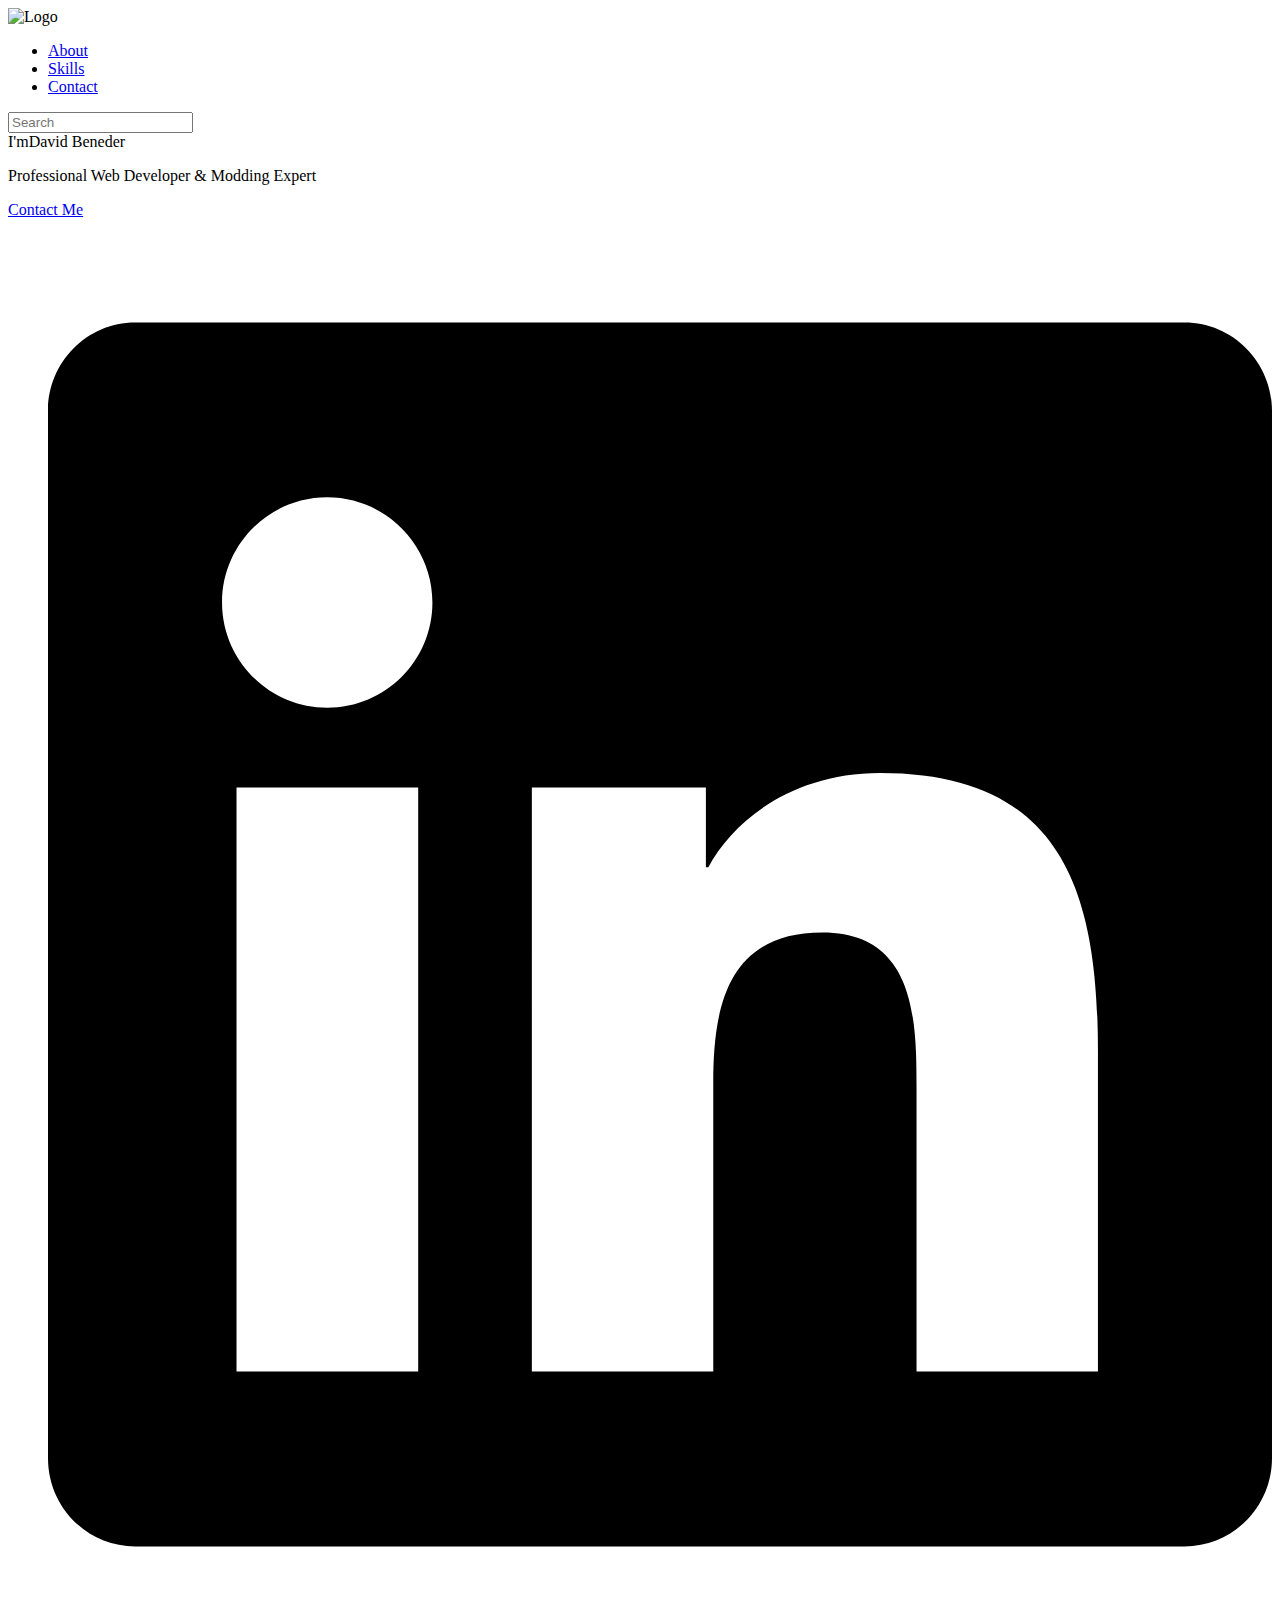
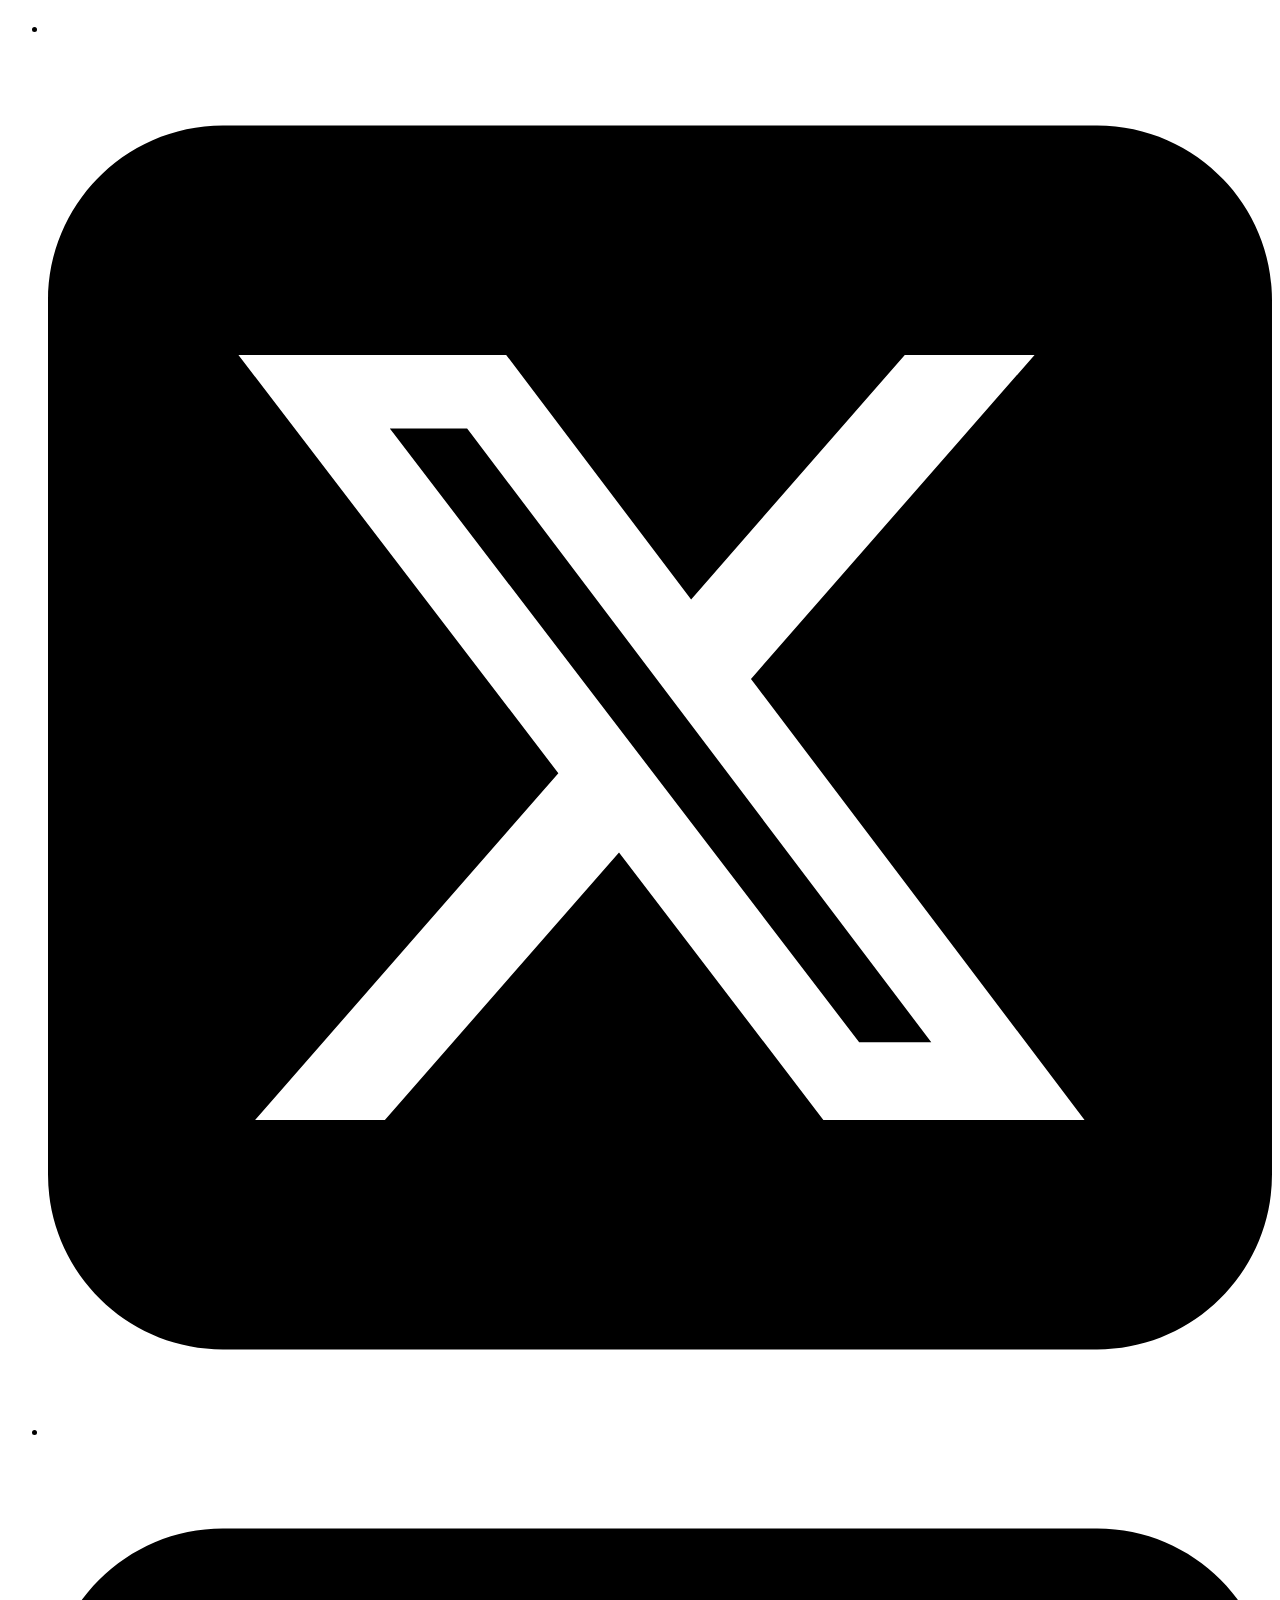
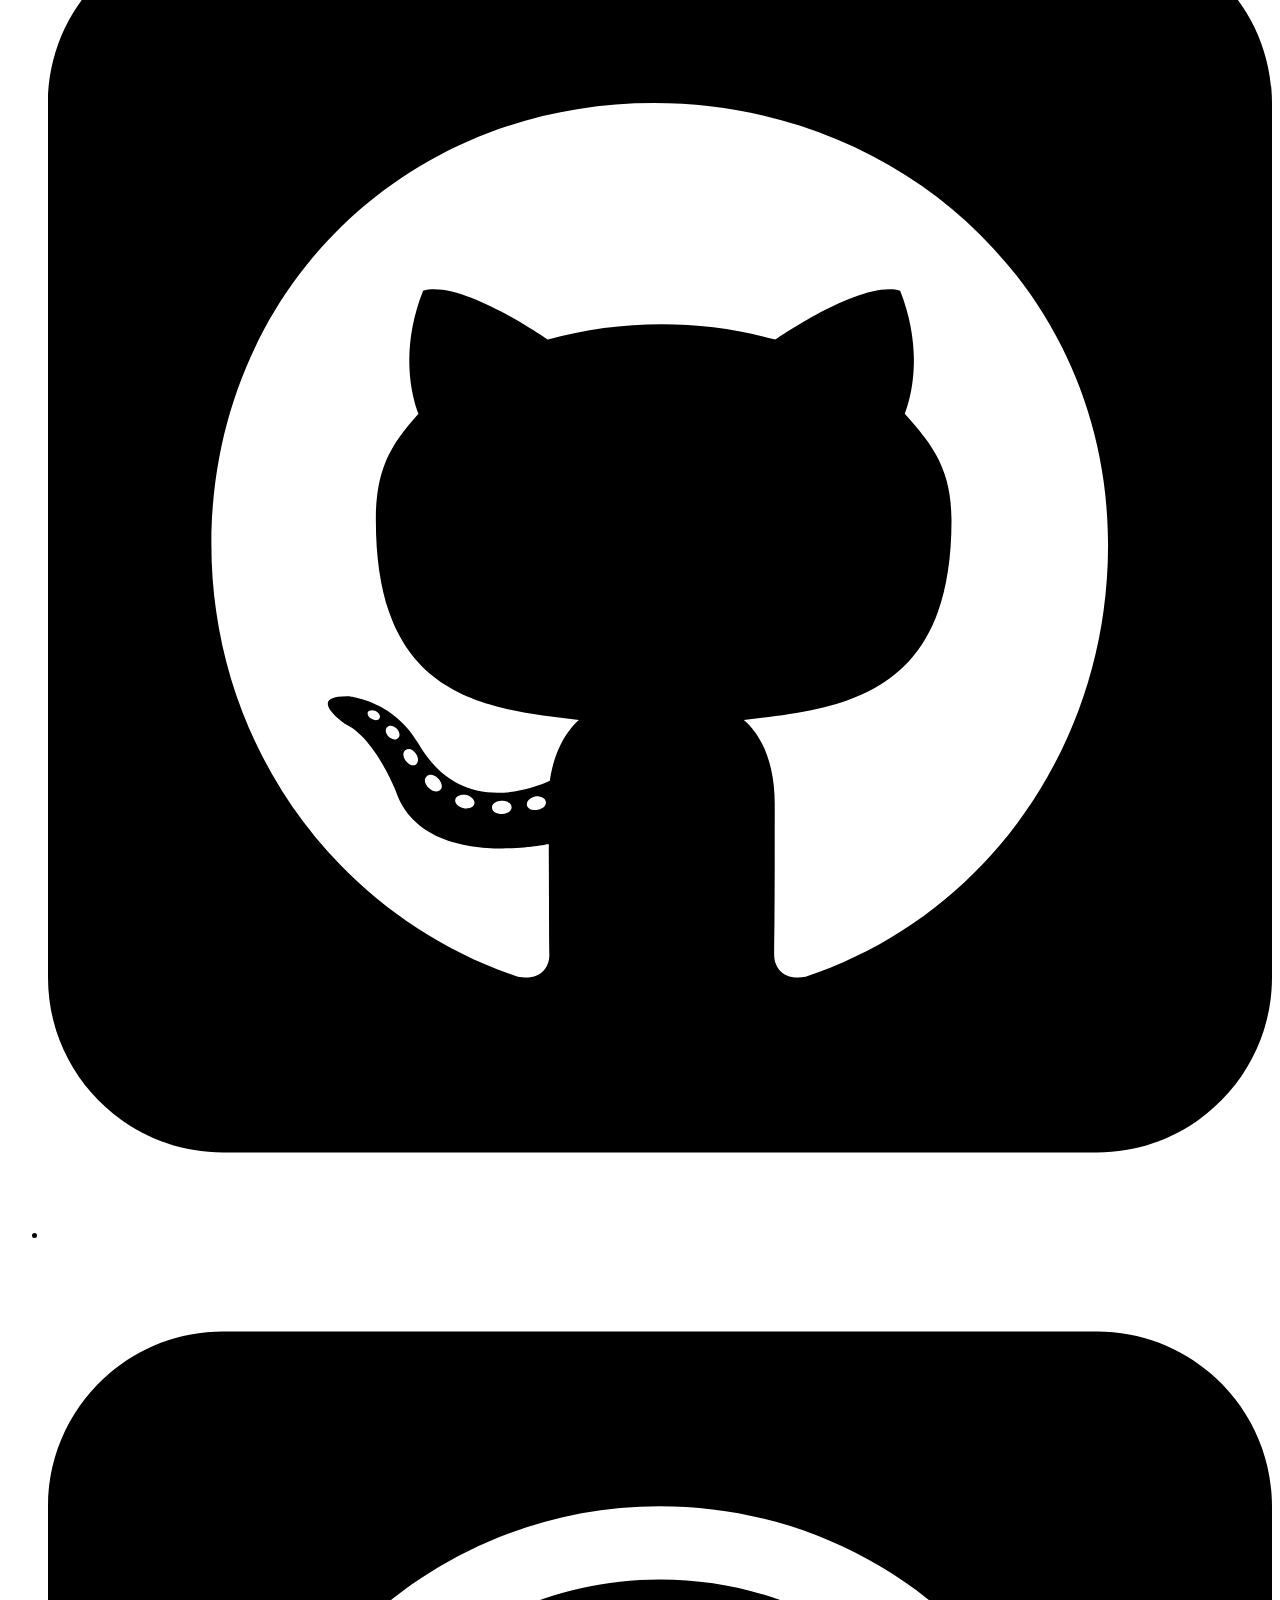
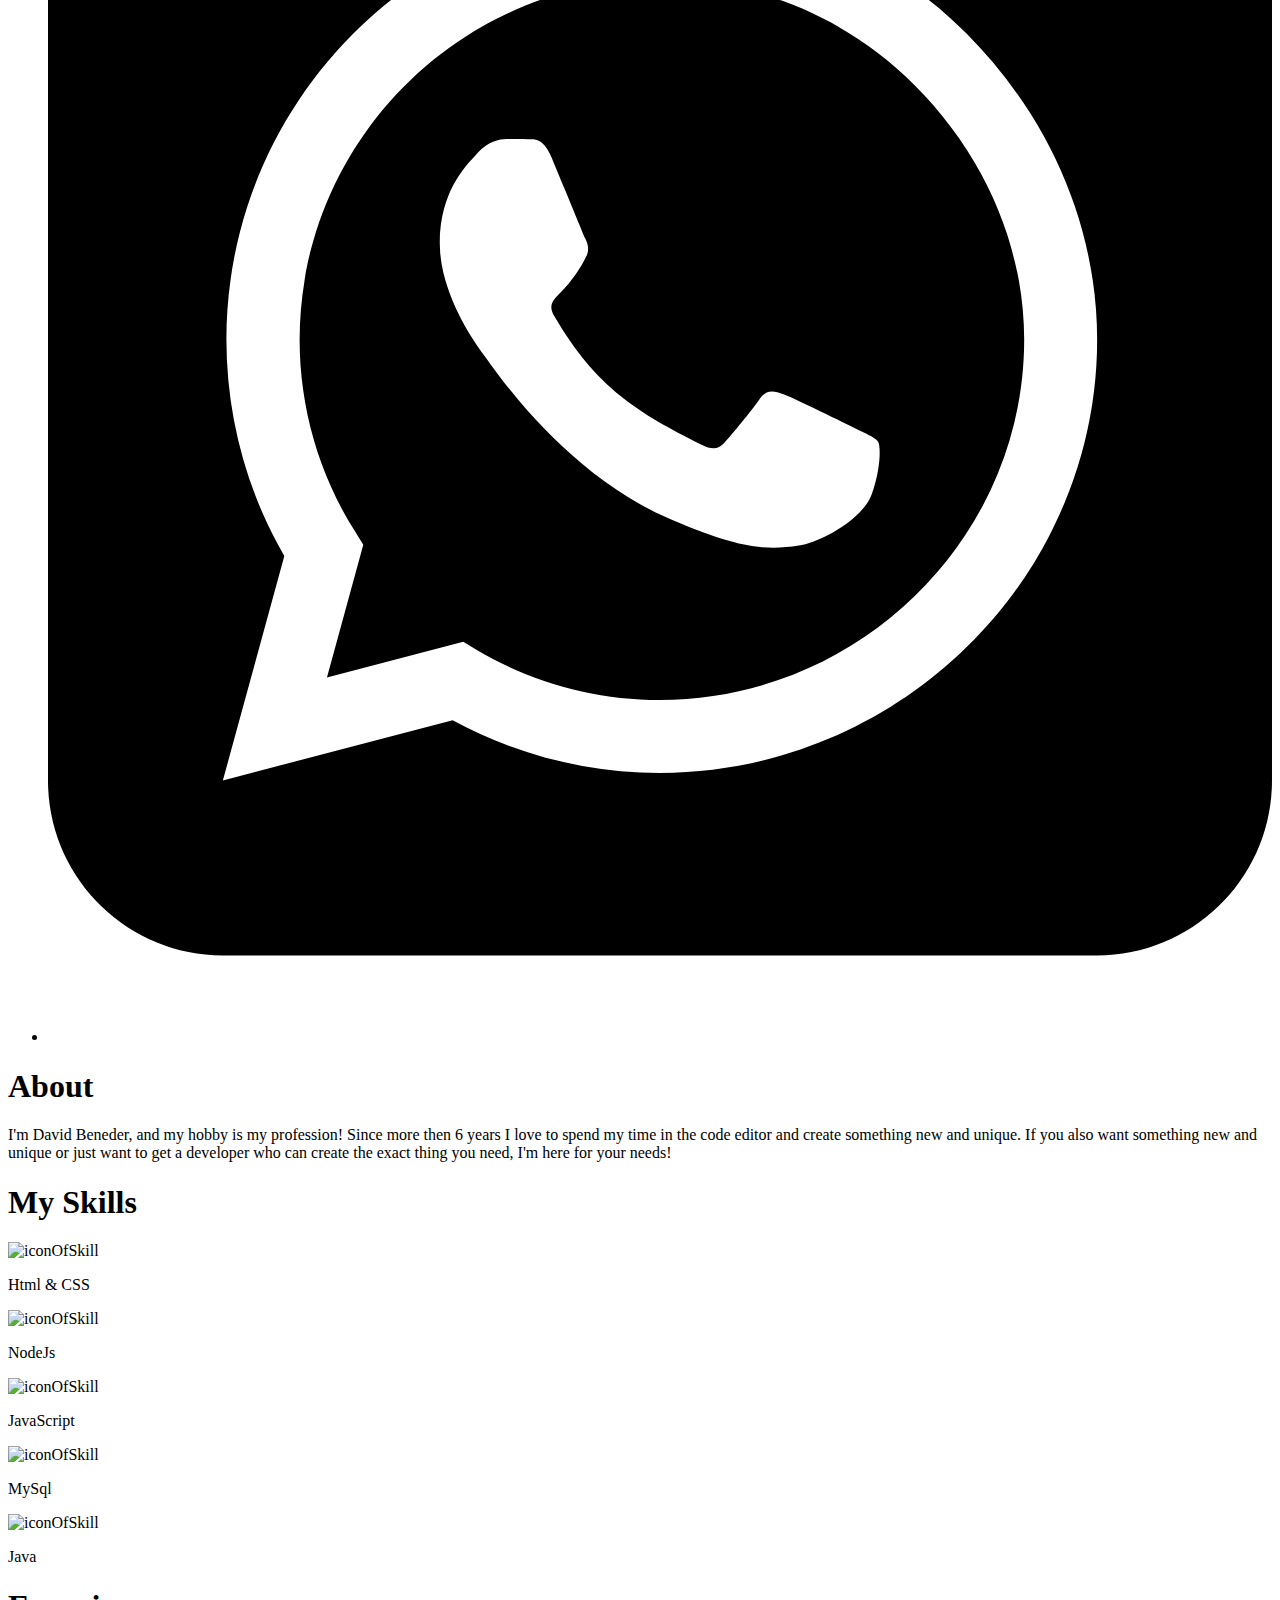
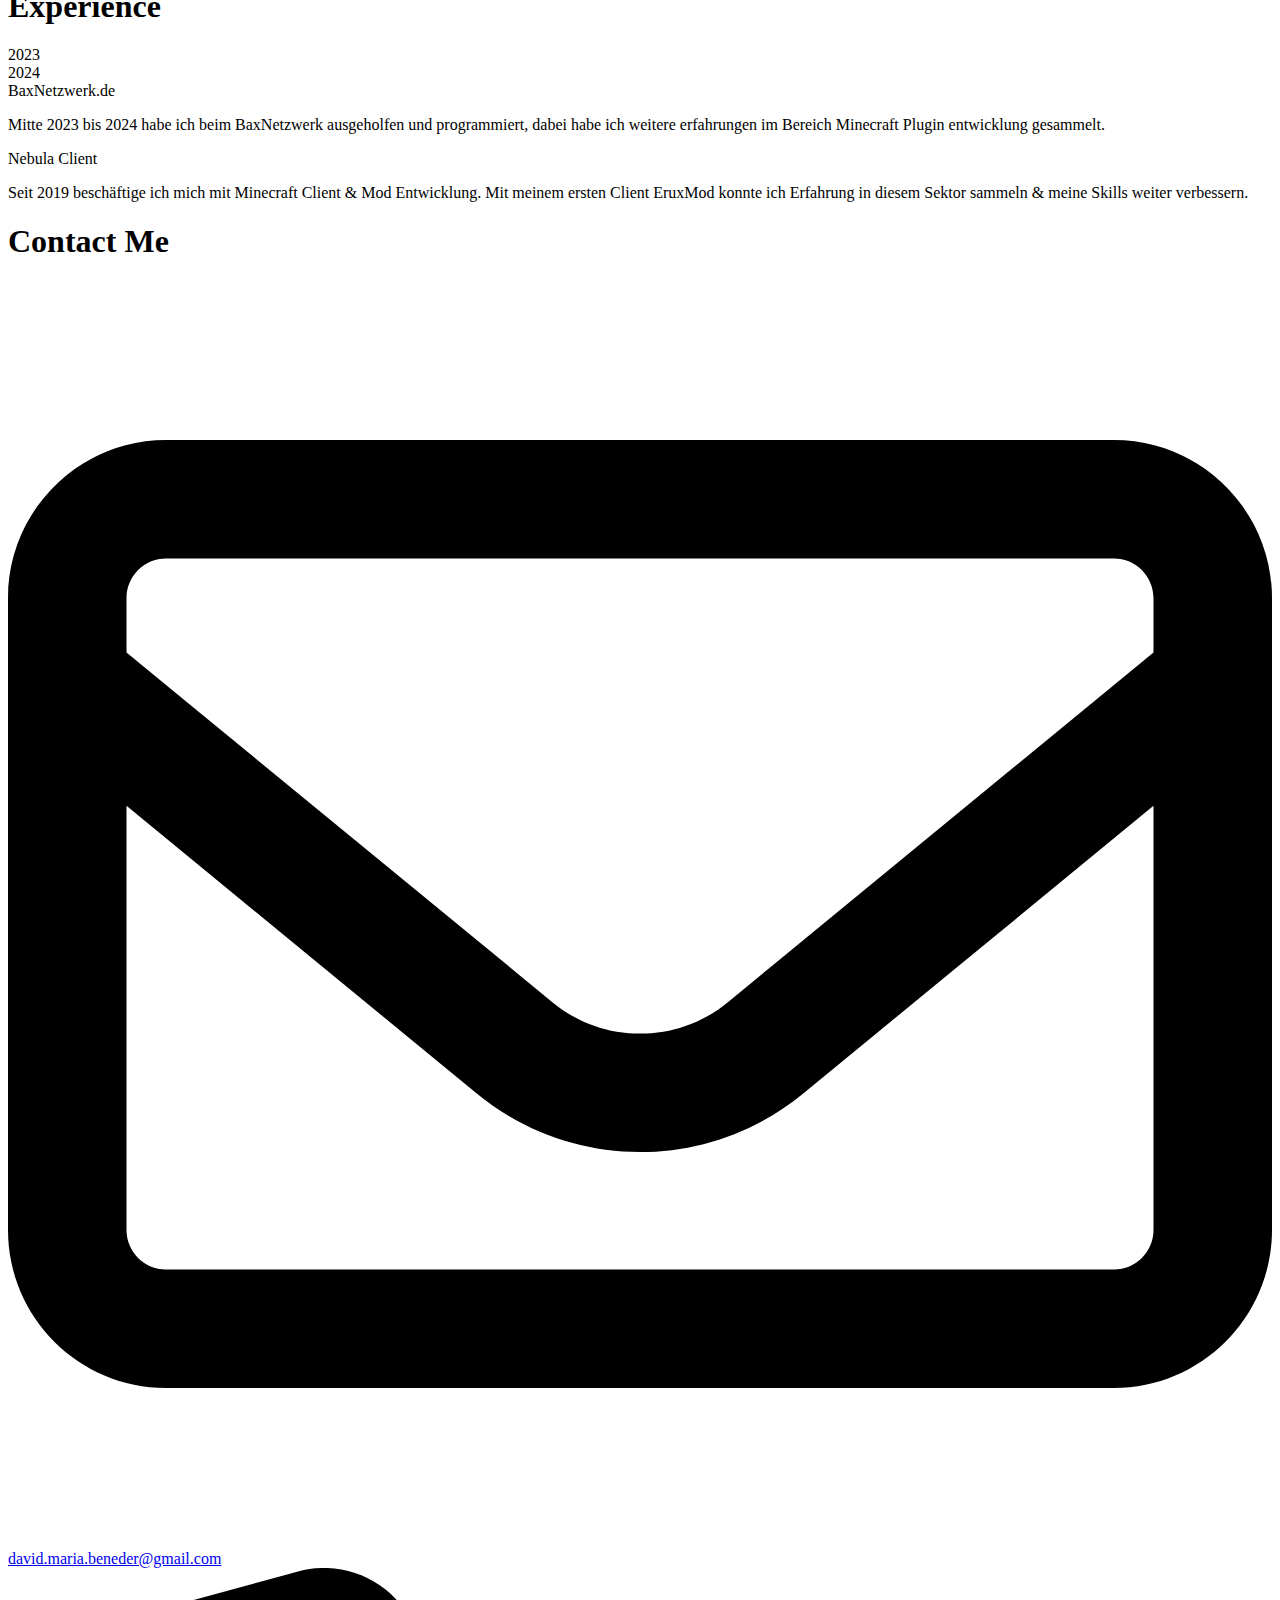
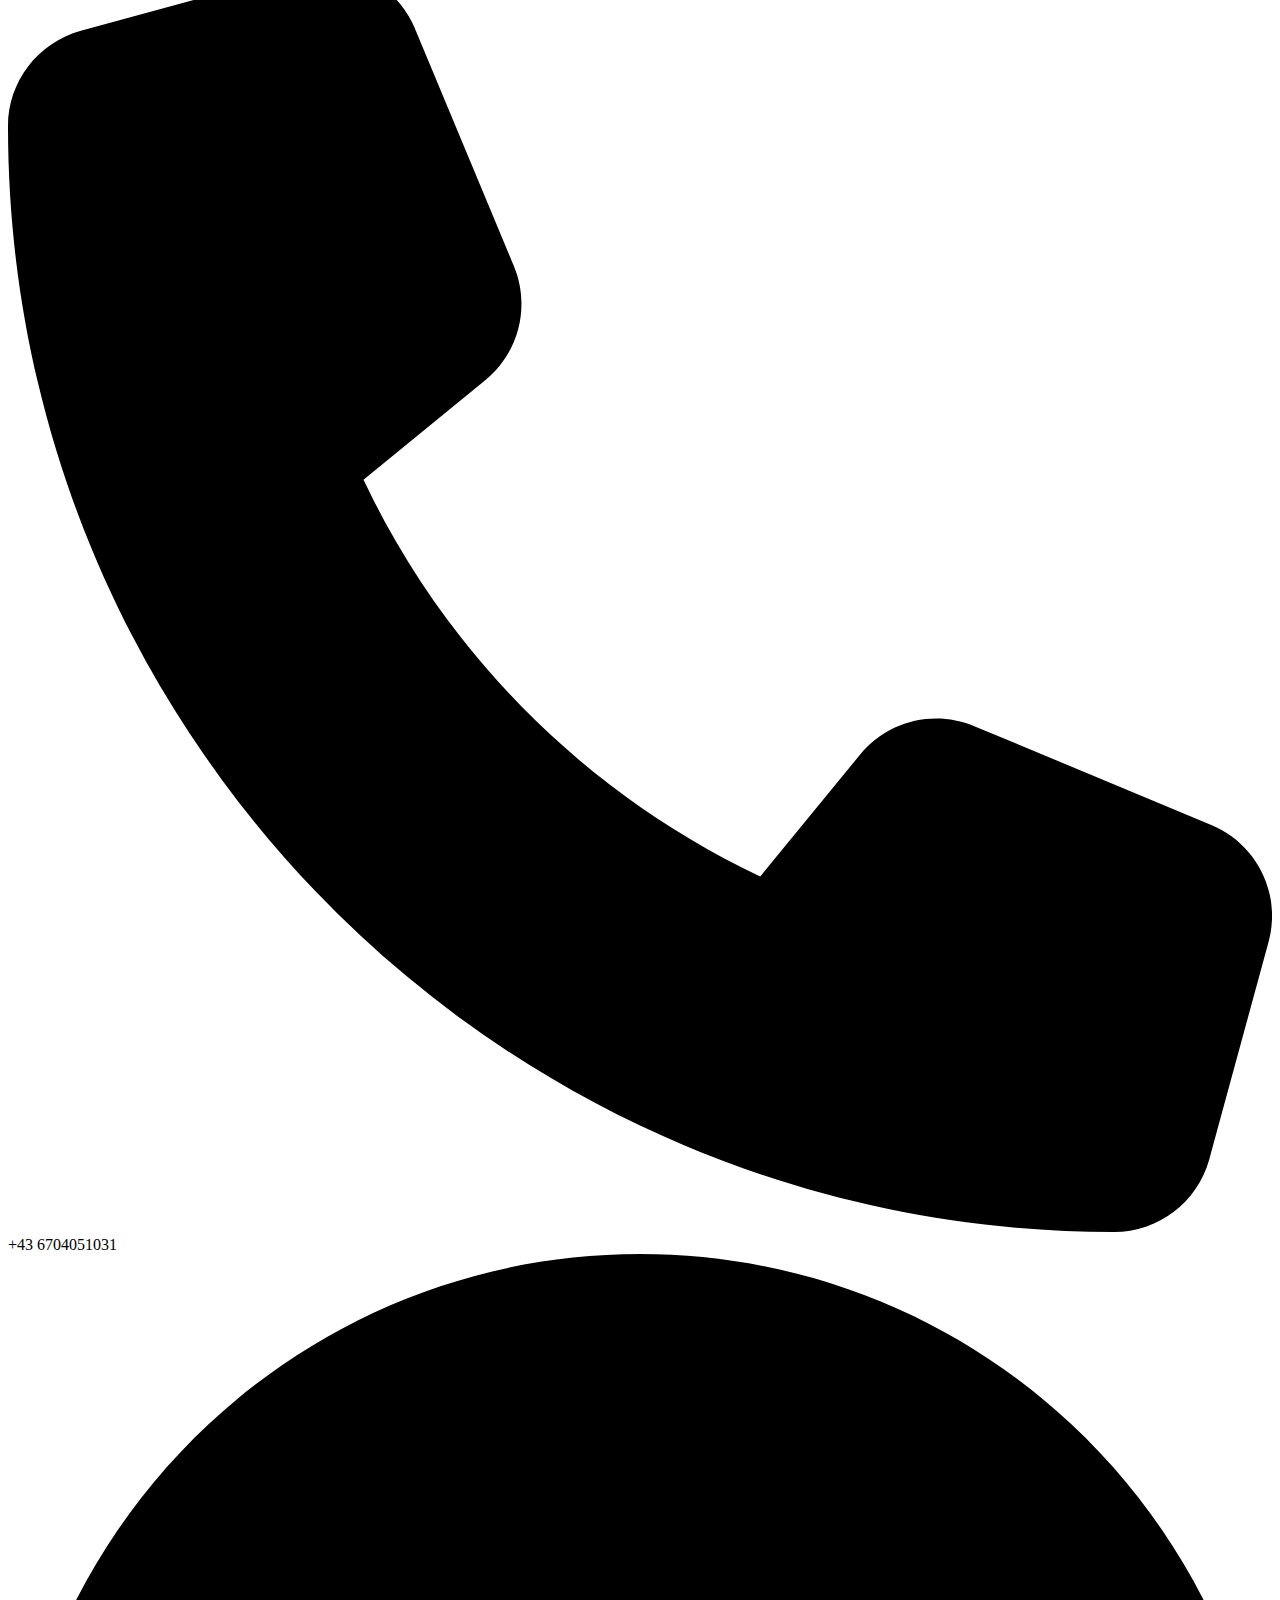
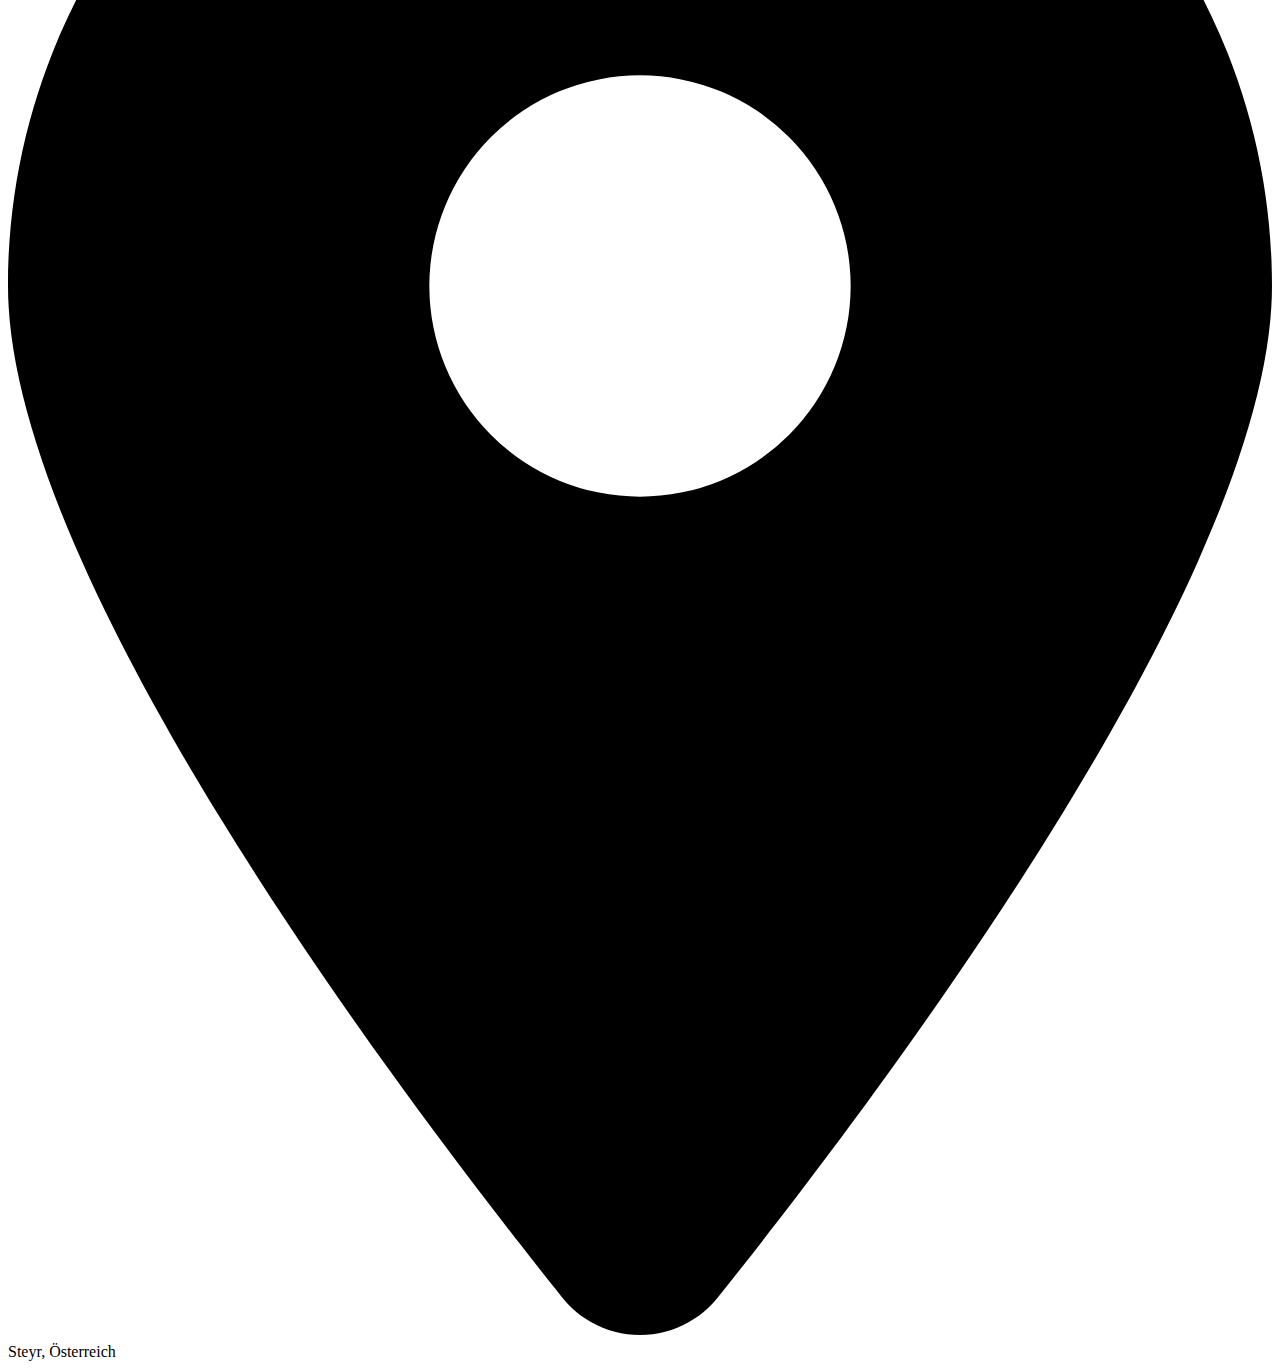
==== index.html @ 08d7699f "Add files via upload" ====
<!DOCTYPE html>
<html lang="en">

<head>
    <meta charset="UTF-8">
    <meta name="viewport" content="width=device-width, initial-scale=1.0">
    <title>Document</title>
    <link rel="stylesheet" href="./assets/css/style.css">

</head>

<body>

    <div class="mousePointer" id="ball"></div>

    <section id="whoAmI">
        <div class="navigation">
            <img src="./assets/images/logo.png" alt="Logo" id="logo">
            <div class="links">
                <ul>
                    <li><a href="#about" class="link active hoverable">About</a></li>
                    <li><a href="#mySkills" class="link hoverable">Skills</a></li>
                    <li><a href="#contactMe" class="link hoverable">Contact</a></li>
                </ul>
            </div>
            <div class="searchBar">
                <input type="text" id="searchBar" placeholder="Search" class="hoverable">
            </div>
        </div>

        <div class="headTextContainer">
            <span class="headText"><span class="smallHeadText">I'm</span><span class="hoverable">David Beneder</span></span>
            <p>Professional Web Developer & Modding Expert </p>
            <a href="#contactMe" class="contactMeButton hoverable">Contact Me</a>
        </div>

        <div class="linkContainer">

            <div class="accentLineDownThin">

            </div>
            <ul>
                <li><a href="/twitter" class="hoverable"><svg class="linkListIconSvg" xmlns="http://www.w3.org/2000/svg" viewBox="0 0 448 512"><!--!Font Awesome Free 6.5.2 by @fontawesome - https://fontawesome.com License - https://fontawesome.com/license/free Copyright 2024 Fonticons, Inc.--><path d="M416 32H31.9C14.3 32 0 46.5 0 64.3v383.4C0 465.5 14.3 480 31.9 480H416c17.6 0 32-14.5 32-32.3V64.3c0-17.8-14.4-32.3-32-32.3zM135.4 416H69V202.2h66.5V416zm-33.2-243c-21.3 0-38.5-17.3-38.5-38.5S80.9 96 102.2 96c21.2 0 38.5 17.3 38.5 38.5 0 21.3-17.2 38.5-38.5 38.5zm282.1 243h-66.4V312c0-24.8-.5-56.7-34.5-56.7-34.6 0-39.9 27-39.9 54.9V416h-66.4V202.2h63.7v29.2h.9c8.9-16.8 30.6-34.5 62.9-34.5 67.2 0 79.7 44.3 79.7 101.9V416z"/></svg></a></li>
                <li><a href="/twitter" class="hoverable"><svg class="linkListIconSvg" xmlns="http://www.w3.org/2000/svg" viewBox="0 0 448 512"><!--!Font Awesome Free 6.5.2 by @fontawesome - https://fontawesome.com License - https://fontawesome.com/license/free Copyright 2024 Fonticons, Inc.--><path d="M64 32C28.7 32 0 60.7 0 96V416c0 35.3 28.7 64 64 64H384c35.3 0 64-28.7 64-64V96c0-35.3-28.7-64-64-64H64zm297.1 84L257.3 234.6 379.4 396H283.8L209 298.1 123.3 396H75.8l111-126.9L69.7 116h98l67.7 89.5L313.6 116h47.5zM323.3 367.6L153.4 142.9H125.1L296.9 367.6h26.3z"/></svg></a></li>
                <li><a href="/twitter" class="hoverable"><svg class="linkListIconSvg"  xmlns="http://www.w3.org/2000/svg" viewBox="0 0 448 512"><!--!Font Awesome Free 6.5.2 by @fontawesome - https://fontawesome.com License - https://fontawesome.com/license/free Copyright 2024 Fonticons, Inc.--><path d="M448 96c0-35.3-28.7-64-64-64H64C28.7 32 0 60.7 0 96V416c0 35.3 28.7 64 64 64H384c35.3 0 64-28.7 64-64V96zM265.8 407.7c0-1.8 0-6 .1-11.6c.1-11.4 .1-28.8 .1-43.7c0-15.6-5.2-25.5-11.3-30.7c37-4.1 76-9.2 76-73.1c0-18.2-6.5-27.3-17.1-39c1.7-4.3 7.4-22-1.7-45c-13.9-4.3-45.7 17.9-45.7 17.9c-13.2-3.7-27.5-5.6-41.6-5.6s-28.4 1.9-41.6 5.6c0 0-31.8-22.2-45.7-17.9c-9.1 22.9-3.5 40.6-1.7 45c-10.6 11.7-15.6 20.8-15.6 39c0 63.6 37.3 69 74.3 73.1c-4.8 4.3-9.1 11.7-10.6 22.3c-9.5 4.3-33.8 11.7-48.3-13.9c-9.1-15.8-25.5-17.1-25.5-17.1c-16.2-.2-1.1 10.2-1.1 10.2c10.8 5 18.4 24.2 18.4 24.2c9.7 29.7 56.1 19.7 56.1 19.7c0 9 .1 21.7 .1 30.6c0 4.8 .1 8.6 .1 10c0 4.3-3 9.5-11.5 8C106 393.6 59.8 330.8 59.8 257.4c0-91.8 70.2-161.5 162-161.5s166.2 69.7 166.2 161.5c.1 73.4-44.7 136.3-110.7 158.3c-8.4 1.5-11.5-3.7-11.5-8zm-90.5-54.8c-.2-1.5 1.1-2.8 3-3.2c1.9-.2 3.7 .6 3.9 1.9c.3 1.3-1 2.6-3 3c-1.9 .4-3.7-.4-3.9-1.7zm-9.1 3.2c-2.2 .2-3.7-.9-3.7-2.4c0-1.3 1.5-2.4 3.5-2.4c1.9-.2 3.7 .9 3.7 2.4c0 1.3-1.5 2.4-3.5 2.4zm-14.3-2.2c-1.9-.4-3.2-1.9-2.8-3.2s2.4-1.9 4.1-1.5c2 .6 3.3 2.1 2.8 3.4c-.4 1.3-2.4 1.9-4.1 1.3zm-12.5-7.3c-1.5-1.3-1.9-3.2-.9-4.1c.9-1.1 2.8-.9 4.3 .6c1.3 1.3 1.8 3.3 .9 4.1c-.9 1.1-2.8 .9-4.3-.6zm-8.5-10c-1.1-1.5-1.1-3.2 0-3.9c1.1-.9 2.8-.2 3.7 1.3c1.1 1.5 1.1 3.3 0 4.1c-.9 .6-2.6 0-3.7-1.5zm-6.3-8.8c-1.1-1.3-1.3-2.8-.4-3.5c.9-.9 2.4-.4 3.5 .6c1.1 1.3 1.3 2.8 .4 3.5c-.9 .9-2.4 .4-3.5-.6zm-6-6.4c-1.3-.6-1.9-1.7-1.5-2.6c.4-.6 1.5-.9 2.8-.4c1.3 .7 1.9 1.8 1.5 2.6c-.4 .9-1.7 1.1-2.8 .4z"/></svg></a></li>
                <li><a href="/twitter" class="hoverable"><svg class="linkListIconSvg" xmlns="http://www.w3.org/2000/svg" viewBox="0 0 448 512"><!--!Font Awesome Free 6.5.2 by @fontawesome - https://fontawesome.com License - https://fontawesome.com/license/free Copyright 2024 Fonticons, Inc.--><path d="M92.1 254.6c0 24.9 7 49.2 20.2 70.1l3.1 5-13.3 48.6L152 365.2l4.8 2.9c20.2 12 43.4 18.4 67.1 18.4h.1c72.6 0 133.3-59.1 133.3-131.8c0-35.2-15.2-68.3-40.1-93.2c-25-25-58-38.7-93.2-38.7c-72.7 0-131.8 59.1-131.9 131.8zM274.8 330c-12.6 1.9-22.4 .9-47.5-9.9c-36.8-15.9-61.8-51.5-66.9-58.7c-.4-.6-.7-.9-.8-1.1c-2-2.6-16.2-21.5-16.2-41c0-18.4 9-27.9 13.2-32.3c.3-.3 .5-.5 .7-.8c3.6-4 7.9-5 10.6-5c2.6 0 5.3 0 7.6 .1c.3 0 .5 0 .8 0c2.3 0 5.2 0 8.1 6.8c1.2 2.9 3 7.3 4.9 11.8c3.3 8 6.7 16.3 7.3 17.6c1 2 1.7 4.3 .3 6.9c-3.4 6.8-6.9 10.4-9.3 13c-3.1 3.2-4.5 4.7-2.3 8.6c15.3 26.3 30.6 35.4 53.9 47.1c4 2 6.3 1.7 8.6-1c2.3-2.6 9.9-11.6 12.5-15.5c2.6-4 5.3-3.3 8.9-2s23.1 10.9 27.1 12.9c.8 .4 1.5 .7 2.1 1c2.8 1.4 4.7 2.3 5.5 3.6c.9 1.9 .9 9.9-2.4 19.1c-3.3 9.3-19.1 17.7-26.7 18.8zM448 96c0-35.3-28.7-64-64-64H64C28.7 32 0 60.7 0 96V416c0 35.3 28.7 64 64 64H384c35.3 0 64-28.7 64-64V96zM148.1 393.9L64 416l22.5-82.2c-13.9-24-21.2-51.3-21.2-79.3C65.4 167.1 136.5 96 223.9 96c42.4 0 82.2 16.5 112.2 46.5c29.9 30 47.9 69.8 47.9 112.2c0 87.4-72.7 158.5-160.1 158.5c-26.6 0-52.7-6.7-75.8-19.3z"/></svg></a></li>
            </ul>

        </div>

    </section>
    <section id="about">
        <h1 class="sectionTitle">About</h1>
        <div class="lineHorizontalSmall">

        </div>
        <div class="paragraph">
            I'm David Beneder, and my hobby is my profession!
            Since <span class="highlight hoverable">more then 6 years</span> I love to spend my time in the code editor and create
            something new and unique.
            If you also want <span class="highlight hoverable">something new and unique</span> or just want to get a developer who
            can create the exact thing you need,
            I'm here for your needs!
        </div>
    </section>
    <section id="mySkills">
        <h1 class="sectionTitle center">My Skills</h1>
        <div class="center">
            <div class="skillContainer">

                <div class="skillCard hoverable">
                    <img class="icon" src="./assets/icons/htmlcss.png" alt="iconOfSkill">
                    <p class="skillName">Html & CSS</p>
                </div>
                <div class="skillCard hoverable">
                    <img class="icon" src="./assets/icons/nodejs.webm" alt="iconOfSkill">
                    <p class="skillName">NodeJs</p>
                </div>
                <div class="skillCard hoverable">
                    <img class="icon" src="./assets/icons/javascript.png" alt="iconOfSkill">
                    <p class="skillName">JavaScript</p>
                </div>
                <div class="skillCard hoverable">
                    <img class="icon" src="./assets/icons/mysql.png" alt="iconOfSkill">
                    <p class="skillName">MySql</p>
                </div>
                <div class="skillCard hoverable">
                    <img class="icon" src="./assets/icons/java.png" alt="iconOfSkill">
                    <p class="skillName">Java</p>
                </div>
            </div>
        </div>

    </section>
    <section id="portfolio hiddenForNow">

    </section>
    <section id="experience">
        <h1 class="sectionTitle offsetUp">Experience</h1>
        <div class="content">
            <div class="timeSpan">
                <span class="year">2023</span>
                <div class="timeSpanLineDown"></div>
                <span class="year">2024</span>
                <div class="timeSpanLineDown"></div>
            </div>
            <div class="textContainer">
                <div class="timeText hoverable">
                    <span class="title">
                        BaxNetzwerk.de
                    </span>
                    <p class="moreInfo">
                        Mitte 2023 bis 2024 habe ich beim BaxNetzwerk ausgeholfen und programmiert, dabei habe ich weitere erfahrungen im Bereich Minecraft Plugin entwicklung gesammelt.
                    </p>
                </div>
                <div class="timeText hoverable">
                    <span class="title">
                        Nebula Client
                    </span>
                    <p class="moreInfo">
                        Seit 2019 beschäftige ich mich mit Minecraft Client & Mod Entwicklung. Mit meinem ersten Client EruxMod konnte ich Erfahrung in diesem Sektor sammeln & meine Skills weiter verbessern.</p>
                </div>
            </div>

        </div>
    </section>
    <section id="contactMe" class="">

        <h1 class="sectionTitle center hoverable">Contact Me</h1>

        <div class="content">
            <div class="contactOptions">
                <div class="contactOption">
                    <svg class="icon" xmlns="http://www.w3.org/2000/svg"
                        viewBox="0 0 512 512"><!--!Font Awesome Free 6.5.2 by @fontawesome - https://fontawesome.com License - https://fontawesome.com/license/free Copyright 2024 Fonticons, Inc.-->
                        <path
                            d="M64 112c-8.8 0-16 7.2-16 16v22.1L220.5 291.7c20.7 17 50.4 17 71.1 0L464 150.1V128c0-8.8-7.2-16-16-16H64zM48 212.2V384c0 8.8 7.2 16 16 16H448c8.8 0 16-7.2 16-16V212.2L322 328.8c-38.4 31.5-93.7 31.5-132 0L48 212.2zM0 128C0 92.7 28.7 64 64 64H448c35.3 0 64 28.7 64 64V384c0 35.3-28.7 64-64 64H64c-35.3 0-64-28.7-64-64V128z" />
                    </svg>
                    <a href="mailTo:david.maria.beneder@gmail.com">david.maria.beneder@gmail.com</a>
                </div>
                <div class="contactOption">
                    <svg class="icon" xmlns="http://www.w3.org/2000/svg"
                        viewBox="0 0 512 512"><!--!Font Awesome Free 6.5.2 by @fontawesome - https://fontawesome.com License - https://fontawesome.com/license/free Copyright 2024 Fonticons, Inc.-->
                        <path
                            d="M164.9 24.6c-7.7-18.6-28-28.5-47.4-23.2l-88 24C12.1 30.2 0 46 0 64C0 311.4 200.6 512 448 512c18 0 33.8-12.1 38.6-29.5l24-88c5.3-19.4-4.6-39.7-23.2-47.4l-96-40c-16.3-6.8-35.2-2.1-46.3 11.6L304.7 368C234.3 334.7 177.3 277.7 144 207.3L193.3 167c13.7-11.2 18.4-30 11.6-46.3l-40-96z" />
                    </svg> <a onclick="copyCallNumber()">+43 6704051031</a>
                </div>
                <div class="contactOption">
                    <svg class="icon" xmlns="http://www.w3.org/2000/svg"
                        viewBox="0 0 384 512"><!--!Font Awesome Free 6.5.2 by @fontawesome - https://fontawesome.com License - https://fontawesome.com/license/free Copyright 2024 Fonticons, Inc.-->
                        <path
                            d="M215.7 499.2C267 435 384 279.4 384 192C384 86 298 0 192 0S0 86 0 192c0 87.4 117 243 168.3 307.2c12.3 15.3 35.1 15.3 47.4 0zM192 128a64 64 0 1 1 0 128 64 64 0 1 1 0-128z" />
                    </svg> <a onclick="copyCallNumber()">Steyr, Österreich</a>
                </div>
            </div>
        </div>

    </section>
    <script src="https://cdn.jsdelivr.net/npm/gsap@3.12.5/dist/gsap.min.js">

      
    </script>


    <script src="./assets/js/script.js"></script>

</body>

</html>
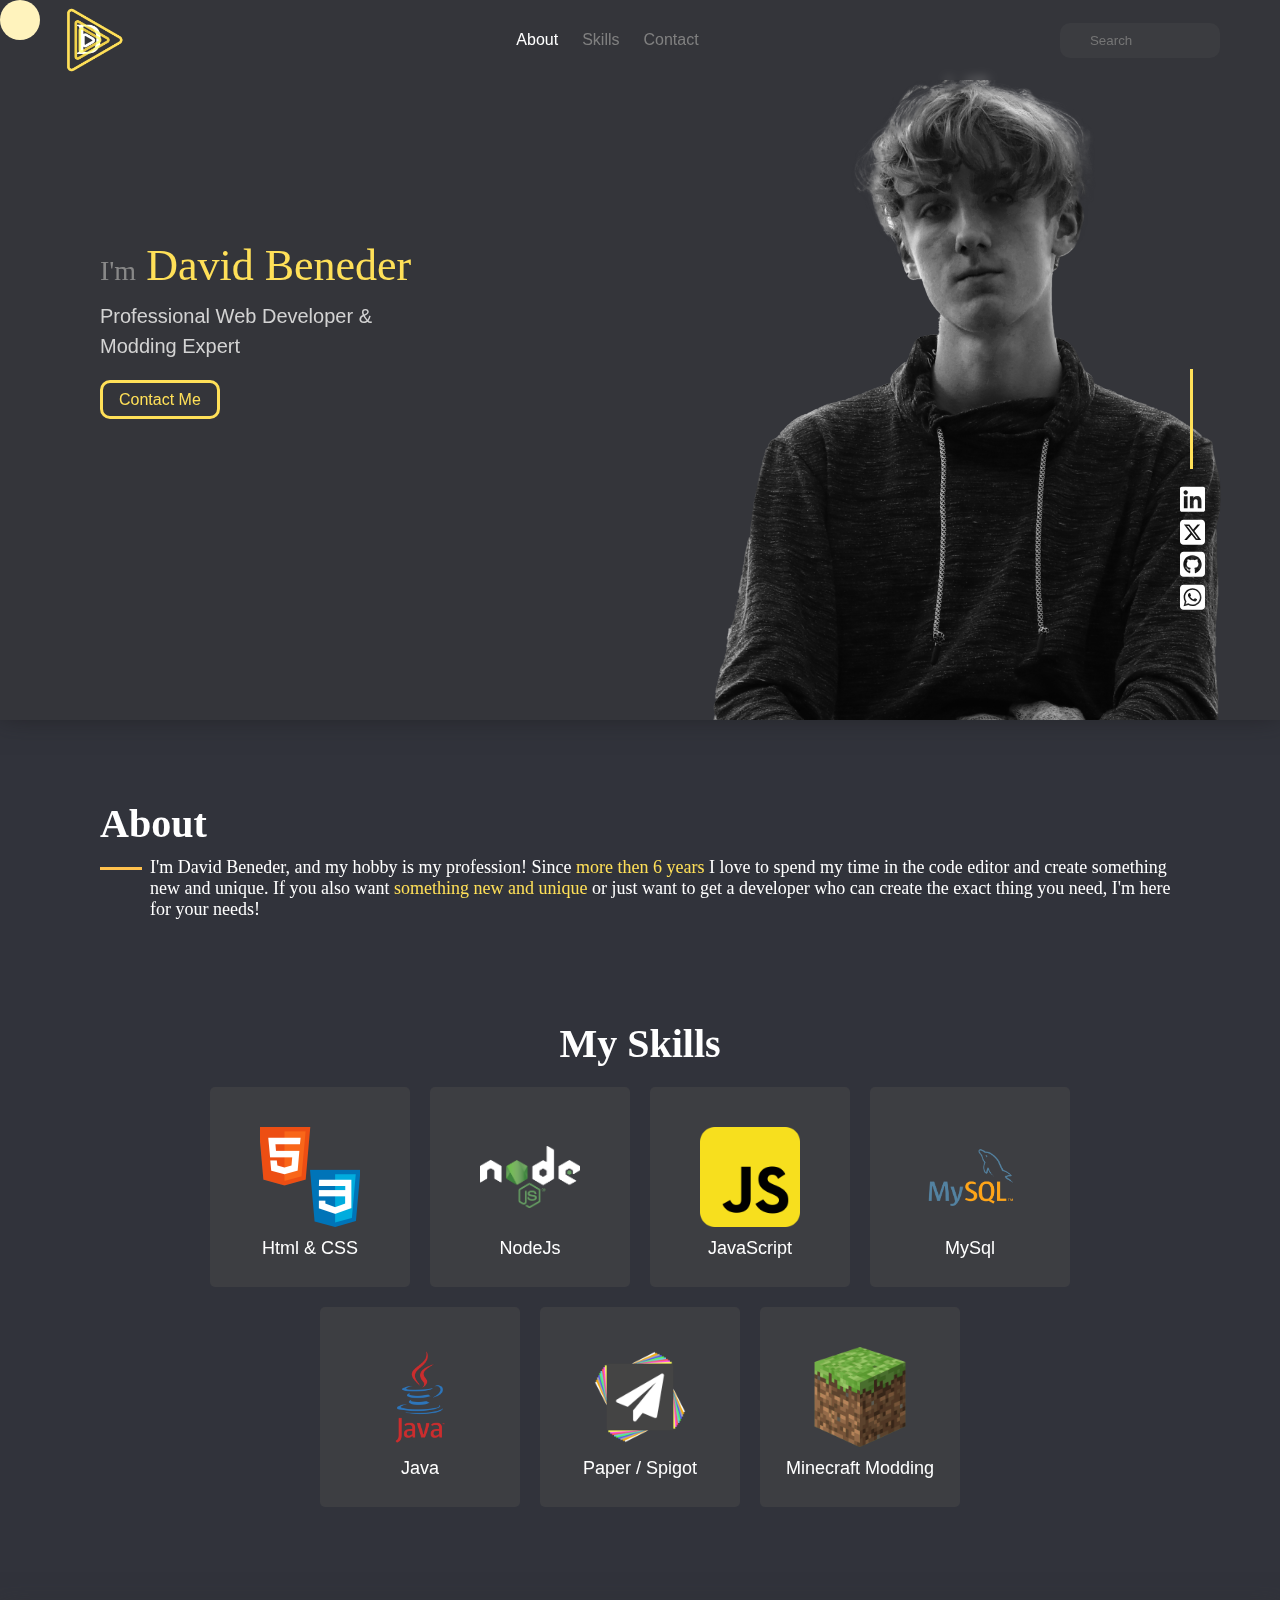
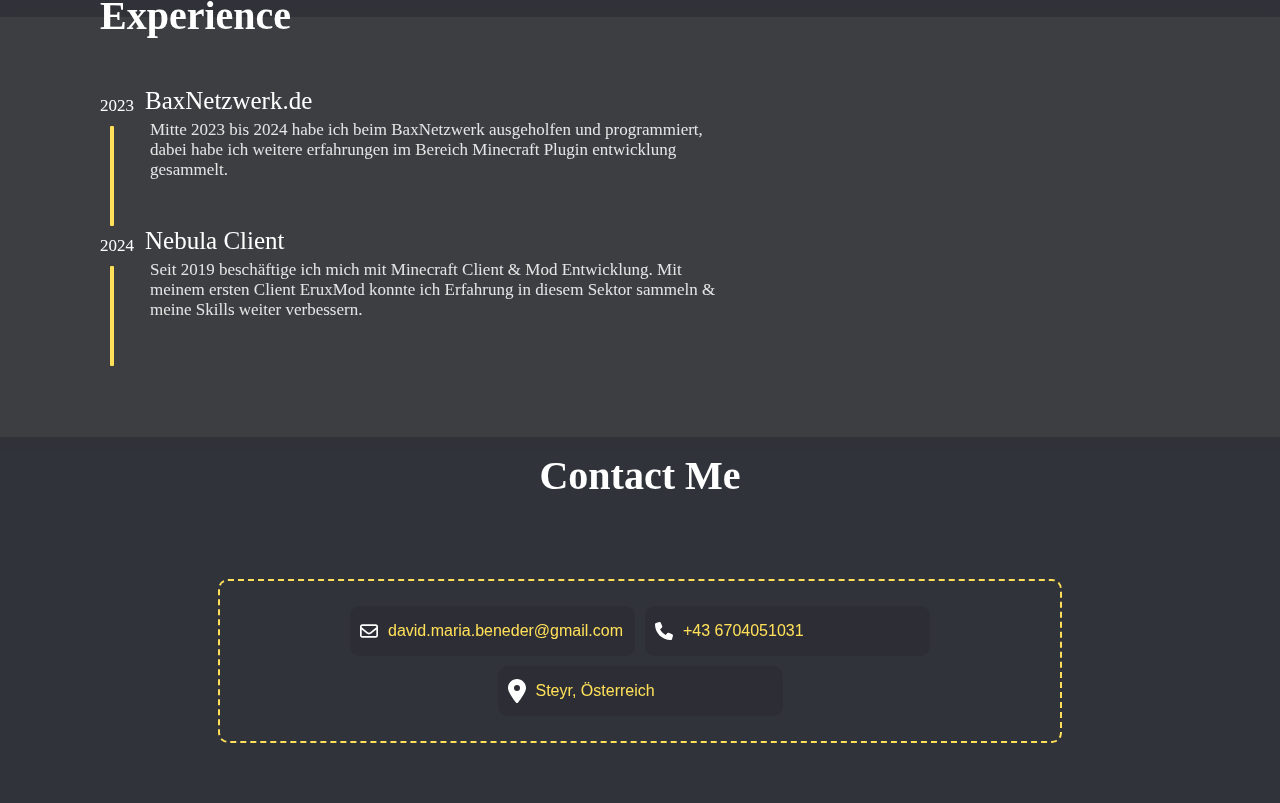
==== commit b3a4ad19: "push" ====
--- a/index.html
+++ b/index.html
@@ -40,8 +40,8 @@
 
             </div>
             <ul>
-                <li><a href="/twitter" class="hoverable"><svg class="linkListIconSvg" xmlns="http://www.w3.org/2000/svg" viewBox="0 0 448 512"><!--!Font Awesome Free 6.5.2 by @fontawesome - https://fontawesome.com License - https://fontawesome.com/license/free Copyright 2024 Fonticons, Inc.--><path d="M416 32H31.9C14.3 32 0 46.5 0 64.3v383.4C0 465.5 14.3 480 31.9 480H416c17.6 0 32-14.5 32-32.3V64.3c0-17.8-14.4-32.3-32-32.3zM135.4 416H69V202.2h66.5V416zm-33.2-243c-21.3 0-38.5-17.3-38.5-38.5S80.9 96 102.2 96c21.2 0 38.5 17.3 38.5 38.5 0 21.3-17.2 38.5-38.5 38.5zm282.1 243h-66.4V312c0-24.8-.5-56.7-34.5-56.7-34.6 0-39.9 27-39.9 54.9V416h-66.4V202.2h63.7v29.2h.9c8.9-16.8 30.6-34.5 62.9-34.5 67.2 0 79.7 44.3 79.7 101.9V416z"/></svg></a></li>
-                <li><a href="/twitter" class="hoverable"><svg class="linkListIconSvg" xmlns="http://www.w3.org/2000/svg" viewBox="0 0 448 512"><!--!Font Awesome Free 6.5.2 by @fontawesome - https://fontawesome.com License - https://fontawesome.com/license/free Copyright 2024 Fonticons, Inc.--><path d="M64 32C28.7 32 0 60.7 0 96V416c0 35.3 28.7 64 64 64H384c35.3 0 64-28.7 64-64V96c0-35.3-28.7-64-64-64H64zm297.1 84L257.3 234.6 379.4 396H283.8L209 298.1 123.3 396H75.8l111-126.9L69.7 116h98l67.7 89.5L313.6 116h47.5zM323.3 367.6L153.4 142.9H125.1L296.9 367.6h26.3z"/></svg></a></li>
+                <li><a href="/#" class="hoverable"><svg class="linkListIconSvg" xmlns="http://www.w3.org/2000/svg" viewBox="0 0 448 512"><!--!Font Awesome Free 6.5.2 by @fontawesome - https://fontawesome.com License - https://fontawesome.com/license/free Copyright 2024 Fonticons, Inc.--><path d="M416 32H31.9C14.3 32 0 46.5 0 64.3v383.4C0 465.5 14.3 480 31.9 480H416c17.6 0 32-14.5 32-32.3V64.3c0-17.8-14.4-32.3-32-32.3zM135.4 416H69V202.2h66.5V416zm-33.2-243c-21.3 0-38.5-17.3-38.5-38.5S80.9 96 102.2 96c21.2 0 38.5 17.3 38.5 38.5 0 21.3-17.2 38.5-38.5 38.5zm282.1 243h-66.4V312c0-24.8-.5-56.7-34.5-56.7-34.6 0-39.9 27-39.9 54.9V416h-66.4V202.2h63.7v29.2h.9c8.9-16.8 30.6-34.5 62.9-34.5 67.2 0 79.7 44.3 79.7 101.9V416z"/></svg></a></li>
+                <li><a href="/#" class="hoverable"><svg class="linkListIconSvg" xmlns="http://www.w3.org/2000/svg" viewBox="0 0 448 512"><!--!Font Awesome Free 6.5.2 by @fontawesome - https://fontawesome.com License - https://fontawesome.com/license/free Copyright 2024 Fonticons, Inc.--><path d="M64 32C28.7 32 0 60.7 0 96V416c0 35.3 28.7 64 64 64H384c35.3 0 64-28.7 64-64V96c0-35.3-28.7-64-64-64H64zm297.1 84L257.3 234.6 379.4 396H283.8L209 298.1 123.3 396H75.8l111-126.9L69.7 116h98l67.7 89.5L313.6 116h47.5zM323.3 367.6L153.4 142.9H125.1L296.9 367.6h26.3z"/></svg></a></li>
                 <li><a href="/twitter" class="hoverable"><svg class="linkListIconSvg"  xmlns="http://www.w3.org/2000/svg" viewBox="0 0 448 512"><!--!Font Awesome Free 6.5.2 by @fontawesome - https://fontawesome.com License - https://fontawesome.com/license/free Copyright 2024 Fonticons, Inc.--><path d="M448 96c0-35.3-28.7-64-64-64H64C28.7 32 0 60.7 0 96V416c0 35.3 28.7 64 64 64H384c35.3 0 64-28.7 64-64V96zM265.8 407.7c0-1.8 0-6 .1-11.6c.1-11.4 .1-28.8 .1-43.7c0-15.6-5.2-25.5-11.3-30.7c37-4.1 76-9.2 76-73.1c0-18.2-6.5-27.3-17.1-39c1.7-4.3 7.4-22-1.7-45c-13.9-4.3-45.7 17.9-45.7 17.9c-13.2-3.7-27.5-5.6-41.6-5.6s-28.4 1.9-41.6 5.6c0 0-31.8-22.2-45.7-17.9c-9.1 22.9-3.5 40.6-1.7 45c-10.6 11.7-15.6 20.8-15.6 39c0 63.6 37.3 69 74.3 73.1c-4.8 4.3-9.1 11.7-10.6 22.3c-9.5 4.3-33.8 11.7-48.3-13.9c-9.1-15.8-25.5-17.1-25.5-17.1c-16.2-.2-1.1 10.2-1.1 10.2c10.8 5 18.4 24.2 18.4 24.2c9.7 29.7 56.1 19.7 56.1 19.7c0 9 .1 21.7 .1 30.6c0 4.8 .1 8.6 .1 10c0 4.3-3 9.5-11.5 8C106 393.6 59.8 330.8 59.8 257.4c0-91.8 70.2-161.5 162-161.5s166.2 69.7 166.2 161.5c.1 73.4-44.7 136.3-110.7 158.3c-8.4 1.5-11.5-3.7-11.5-8zm-90.5-54.8c-.2-1.5 1.1-2.8 3-3.2c1.9-.2 3.7 .6 3.9 1.9c.3 1.3-1 2.6-3 3c-1.9 .4-3.7-.4-3.9-1.7zm-9.1 3.2c-2.2 .2-3.7-.9-3.7-2.4c0-1.3 1.5-2.4 3.5-2.4c1.9-.2 3.7 .9 3.7 2.4c0 1.3-1.5 2.4-3.5 2.4zm-14.3-2.2c-1.9-.4-3.2-1.9-2.8-3.2s2.4-1.9 4.1-1.5c2 .6 3.3 2.1 2.8 3.4c-.4 1.3-2.4 1.9-4.1 1.3zm-12.5-7.3c-1.5-1.3-1.9-3.2-.9-4.1c.9-1.1 2.8-.9 4.3 .6c1.3 1.3 1.8 3.3 .9 4.1c-.9 1.1-2.8 .9-4.3-.6zm-8.5-10c-1.1-1.5-1.1-3.2 0-3.9c1.1-.9 2.8-.2 3.7 1.3c1.1 1.5 1.1 3.3 0 4.1c-.9 .6-2.6 0-3.7-1.5zm-6.3-8.8c-1.1-1.3-1.3-2.8-.4-3.5c.9-.9 2.4-.4 3.5 .6c1.1 1.3 1.3 2.8 .4 3.5c-.9 .9-2.4 .4-3.5-.6zm-6-6.4c-1.3-.6-1.9-1.7-1.5-2.6c.4-.6 1.5-.9 2.8-.4c1.3 .7 1.9 1.8 1.5 2.6c-.4 .9-1.7 1.1-2.8 .4z"/></svg></a></li>
                 <li><a href="/twitter" class="hoverable"><svg class="linkListIconSvg" xmlns="http://www.w3.org/2000/svg" viewBox="0 0 448 512"><!--!Font Awesome Free 6.5.2 by @fontawesome - https://fontawesome.com License - https://fontawesome.com/license/free Copyright 2024 Fonticons, Inc.--><path d="M92.1 254.6c0 24.9 7 49.2 20.2 70.1l3.1 5-13.3 48.6L152 365.2l4.8 2.9c20.2 12 43.4 18.4 67.1 18.4h.1c72.6 0 133.3-59.1 133.3-131.8c0-35.2-15.2-68.3-40.1-93.2c-25-25-58-38.7-93.2-38.7c-72.7 0-131.8 59.1-131.9 131.8zM274.8 330c-12.6 1.9-22.4 .9-47.5-9.9c-36.8-15.9-61.8-51.5-66.9-58.7c-.4-.6-.7-.9-.8-1.1c-2-2.6-16.2-21.5-16.2-41c0-18.4 9-27.9 13.2-32.3c.3-.3 .5-.5 .7-.8c3.6-4 7.9-5 10.6-5c2.6 0 5.3 0 7.6 .1c.3 0 .5 0 .8 0c2.3 0 5.2 0 8.1 6.8c1.2 2.9 3 7.3 4.9 11.8c3.3 8 6.7 16.3 7.3 17.6c1 2 1.7 4.3 .3 6.9c-3.4 6.8-6.9 10.4-9.3 13c-3.1 3.2-4.5 4.7-2.3 8.6c15.3 26.3 30.6 35.4 53.9 47.1c4 2 6.3 1.7 8.6-1c2.3-2.6 9.9-11.6 12.5-15.5c2.6-4 5.3-3.3 8.9-2s23.1 10.9 27.1 12.9c.8 .4 1.5 .7 2.1 1c2.8 1.4 4.7 2.3 5.5 3.6c.9 1.9 .9 9.9-2.4 19.1c-3.3 9.3-19.1 17.7-26.7 18.8zM448 96c0-35.3-28.7-64-64-64H64C28.7 32 0 60.7 0 96V416c0 35.3 28.7 64 64 64H384c35.3 0 64-28.7 64-64V96zM148.1 393.9L64 416l22.5-82.2c-13.9-24-21.2-51.3-21.2-79.3C65.4 167.1 136.5 96 223.9 96c42.4 0 82.2 16.5 112.2 46.5c29.9 30 47.9 69.8 47.9 112.2c0 87.4-72.7 158.5-160.1 158.5c-26.6 0-52.7-6.7-75.8-19.3z"/></svg></a></li>
             </ul>
@@ -87,6 +87,14 @@
                 <div class="skillCard hoverable">
                     <img class="icon" src="./assets/icons/java.png" alt="iconOfSkill">
                     <p class="skillName">Java</p>
+                </div>
+                <div class="skillCard hoverable">
+                    <img class="icon" src="./assets/icons/paper.webp" alt="iconOfSkill">
+                    <p class="skillName">Paper / Spigot</p>
+                </div>
+                <div class="skillCard hoverable">
+                    <img class="icon" src="./assets/icons/minecraft.png" alt="iconOfSkill">
+                    <p class="skillName">Minecraft Modding</p>
                 </div>
             </div>
         </div>
--- a/assets/css/style.css
+++ b/assets/css/style.css
@@ -0,0 +1,461 @@
+html, body{
+    background-color: #31333b;
+    color: white;
+    margin: 0;
+    scroll-behavior: smooth;
+    -webkit-user-select: unset;
+}
+
+.mousePointer {
+    position: absolute;
+    background-color: #f2f2f200;
+    backdrop-filter: invert();
+    filter: sepia();
+    width: 40px;
+    height: 40px;
+    border-radius: 20px;
+    z-index: 100000;
+    pointer-events: none; /* This allows clicking through the element */
+}
+
+
+#whoAmI{
+    width: 100%;
+    height: 720px;
+    background-color: #34353a;  
+    box-shadow: #1b181b 0px -10px 30px;
+    background-image: url("../images/me.png");
+    background-size: 700px;
+    background-position: 100% 70px;
+    background-repeat: no-repeat
+}
+
+
+.navigation{
+    position: sticky;
+    display: flex;
+    width: 100%;
+    height: 80px;
+    align-items: center;
+    justify-content: space-between; /* Changed from center to space-between */
+    backdrop-filter: blur(5px);
+    
+}
+
+.navigation #logo{
+    padding: 5px;
+    padding-left: 60px;
+
+    width: 70px;
+}
+
+.navigation .links{
+}
+
+.navigation .links ul{
+}
+
+.navigation .links ul li{
+    list-style: none;
+    display: inline; /* Added display: inline; to make list items inline */
+    margin-right: 20px; /* Added margin-right to separate list items */
+    cursor: pointer;
+}
+
+.navigation .links ul li a{
+    text-decoration: none;
+    font-family: Arial, Helvetica, sans-serif;
+    color: gray;
+    cursor: pointer;
+
+}
+
+.navigation .links ul li a:hover{
+    text-decoration: none;
+    font-family: Arial, Helvetica, sans-serif;
+    color: rgb(158, 158, 158);
+    transition: 0.1s;
+}
+
+.navigation .links ul li a.link.active,
+.navigation .links ul li a.active {
+    color: rgb(255, 255, 255);
+}
+
+
+.navigation .searchBar > input {
+    width: 120px; /* Anpassung der Breite */
+    background-color: #3b3c40;
+    border: none;
+    padding: 10px;
+    border-radius: 10px;
+    position: relative; /* Positionierung für das Pseudoelement */
+    padding-left: 30px; /* Platz für das Symbol */
+}
+
+
+.navigation .searchBar > input {
+    color: rgb(136, 136, 136);
+}
+
+
+
+.navigation .searchBar{
+    padding-right: 60px;
+}
+
+
+.headTextContainer{
+    padding-top: 160px;
+    padding-left: 100px;
+    transition: 0.5s;
+
+}
+
+.headText {
+    color: #ffe058;
+    font-size: 44px;
+    transition: 0.2s;    
+
+}
+.smallHeadText {
+    color: #888888;
+    font-size: 28px;
+    padding-right: 10px;
+}
+.headTextContainer p{
+    margin: 0;
+    padding: 0;
+    padding-top: 10px;
+    color: lightgray;
+    line-height: 30px;
+    font-size: 20px;
+    width: 340px;
+    margin-bottom:30px;
+    font-family: Arial, Helvetica, sans-serif;
+
+}
+
+.headTextContainer .contactMeButton{
+    text-decoration: none;
+    border-radius: 10px;
+    padding: 16px;
+    padding-top: 8px;
+    padding-bottom: 8px;
+    border: solid;
+    color: #ffe058;
+    border-color: #ffe058;
+    font-family: Arial, Helvetica, sans-serif;
+
+}
+
+.linkContainer > .accentLineDownThin{
+    margin-left: 50px;
+    width: 3px;
+    height: 100px;
+    background-color: #ffe058;
+}
+
+.linkContainer {
+    position: absolute;
+    margin-top: -40px;
+    right: 100px; 
+    color: white;
+    width: 40px;
+    transition: 0.5s;
+
+}
+
+
+.linkContainer ul {
+    list-style: none;
+}
+.linkContainer ul li a{
+   color: white;
+   fill: white;
+   text-decoration: none;
+}
+
+.linkContainer ul li a > svg{
+    width: 25px;
+    transition: 0.5s;
+ }
+ 
+
+ .linkContainer ul li a > svg:hover{
+    width: 30px;
+ }
+
+
+
+
+.sectionTitle{
+    margin: 0px;
+}
+
+#about{
+    padding: 100px;
+    padding-top: 80px;
+}
+
+.lineHorizontalSmall{
+    margin-top: 10px;
+    position: absolute;
+    width: 42px;
+    height: 3px;
+    background-color: #ffc14d;
+}
+
+.sectionTitle{
+    font-size: 40px;
+    padding-bottom: 10px;
+}
+
+.center{
+    display: flex;
+    justify-content: center;
+    align-self: center;
+    text-align: center;
+}
+
+
+.offsetUp{
+    position: absolute;
+    margin-top: -25px;
+}
+.offsetUpStronger{
+    
+    margin-top: -50px;
+}
+
+.paragraph{
+    padding-left: 50px;
+    font-size: 18px;
+
+}
+
+.highlight{
+    color: #ffe058;
+}
+
+#mySkills{
+    background-color: #31333b;
+    padding-bottom: 100px;
+}
+
+.skillContainer {
+    display: flex;
+    flex-direction: row;
+    max-width: 900px;
+    justify-content: center;
+    flex-wrap: wrap;
+    width: 80%;
+}
+
+
+.skillCard {
+    display: flex;
+    justify-content: center;
+    margin: 10px;
+    position: relative; /* Füge eine relative Position hinzu, um das Positionieren des .skillName-Elements zu ermöglichen */
+    background-color: #3d3e42;
+    width: 200px;
+    height: 200px;
+    border-radius: 5px; /* Füge abgerundete Ecken hinzu */
+    transition: background-color 0.2s; /* Füge den Übergang für die Hintergrundfarbe hinzu */
+    overflow: hidden; /* Verhindere, dass der .skillName-Inhalt über den Rahmen hinausragt */
+}
+
+.skillCard:hover {
+    background-color: #ffc14d;
+}
+
+.skillCard .icon img {
+    width: 100px;
+    height: 100px;
+}
+
+.skillCard .icon {
+    justify-self: center;
+    align-items: center;
+    align-self: center;
+    padding-bottom: 20px;
+    width: 50%; /* Ändere die Breite des .icon-Elements auf 100% */
+    height: fit-content; /* Ändere die Höhe des .icon-Elements auf 100% */
+    display: flex; /* Zentriere das Bild innerhalb des .icon-Elements */
+    justify-content: center;
+    align-items: center;
+}
+
+.skillCard .skillName {
+    position: absolute;
+    bottom: 10px; /* Ändere den Abstand zum unteren Rand des .skillCard-Elements */
+    left: 0; /* Zentriere den Text horizontal */
+    width: 100%; /* Ändere die Breite des .skillName-Elements auf 100% */
+    color: rgb(255, 255, 255);
+    text-align: center;
+    font-size: 18px;
+    font-family: Arial, Helvetica, sans-serif;
+    pointer-events: none; /* Verhindere, dass das .skillName-Element die Mausereignisse abfängt */
+}
+
+#experience {
+    
+    padding-left: 100px;
+    min-height: 420px;
+    background-color: #3d3e42;
+    box-shadow: #313235 0px 0px 30px;
+
+}
+
+#experience > .content {
+    padding-top: 70px;
+    font-size: 17px;
+    display: flex;
+    justify-content: start;
+}
+
+#experience .timeSpan {
+    margin-top: 9px;
+    width: 35px;
+}
+
+#experience .timeText {
+    margin: 0px;
+    padding: 0;
+    width: 100%;
+    height: 140px;
+}
+
+
+.textContainer {
+    padding-left: 10px;
+    width: 80%;
+    max-width: 600px;
+    height: 290px;
+    justify-self: center;
+    font-size: 17px;
+}
+
+
+
+.textContainer .title {
+    
+    font-size: 25px;
+    margin:0px;
+    padding: 0px;
+}
+
+.textContainer .moreInfo{
+    color: #e5e5e5;
+    margin: 5px;
+}
+
+.timeSpanLineDown{
+    margin: 10px;
+    position: relative;
+    width: 3.5px;
+    border-radius: 1px;
+    height: 100px;
+    filter: blur(0px);
+    background-color: #ffe058;
+}
+
+
+
+#contactMe .sectionTitle {
+    font-size: 40px; /* Du kannst hier die gewünschte Größe einstellen */
+    padding-bottom: 10px;
+    margin-top: -25px;
+}
+
+
+
+#contactMe{
+    margin-top: 40px;
+    align-items: start;
+    justify-content: center;
+    background-color: #31333b;
+
+    min-height: 150px;
+}
+
+#contactMe > .content {
+    margin-top: 40px;
+    padding: 100px;
+    padding-top: 30px;
+    padding-bottom: 60px;
+    display: flex;
+    justify-content: center; /* Zentriere horizontal */
+    align-items: center; /* Zentriere vertikal */
+    flex-wrap: wrap;
+}
+
+#contactMe > .content > .contactOptions {
+    width: 100%;
+    max-width: 800px;
+    display: flex;
+    flex-wrap: wrap;
+    justify-content: center; /* Zentriere horizontal */
+    align-items: center; /* Zentriere vertikal */
+    border-style: dashed;
+    border-radius: 10px;
+    padding: 20px;
+    border-width: 2px;
+    border-color: #ffe058;
+}
+
+#contactMe > .content > .contactOptions > .contactOption{
+    width: 265px;
+    height: 30px;
+    margin: 5px;
+    background-color: #2c2d35;
+    padding: 10px;
+    border-radius: 10px;
+    color: #ffe058;
+    font-family: Arial, Helvetica, sans-serif;
+    display: flex;
+    align-items: center;
+}
+
+#contactMe > .content > .contactOptions > .contactOption > .icon{
+    width: 18px;
+    padding-right: 10px;
+    fill: white;
+
+}
+
+#contactMe > .content > .contactOptions > .contactOption > a{
+    
+    align-self: center;
+    text-decoration: none;
+    color: #ffe058;
+
+}
+
+
+@media only screen and (min-width: 1400px) {
+    .headTextContainer {
+      margin-left: 10%;
+      transition: 0.5s;
+    }
+
+    .headText{
+        font-size: 60px;
+        transition: 0.6s;
+    }
+  }
+
+  
+@media only screen and (max-width: 610px) {
+    .searchBar {
+      display: none;
+      transition: 0.2s;
+    }
+
+    .headTextContainer{
+        margin-top: 40px;
+        margin-left: -60px;
+        transition: 0.6s;
+    }
+  }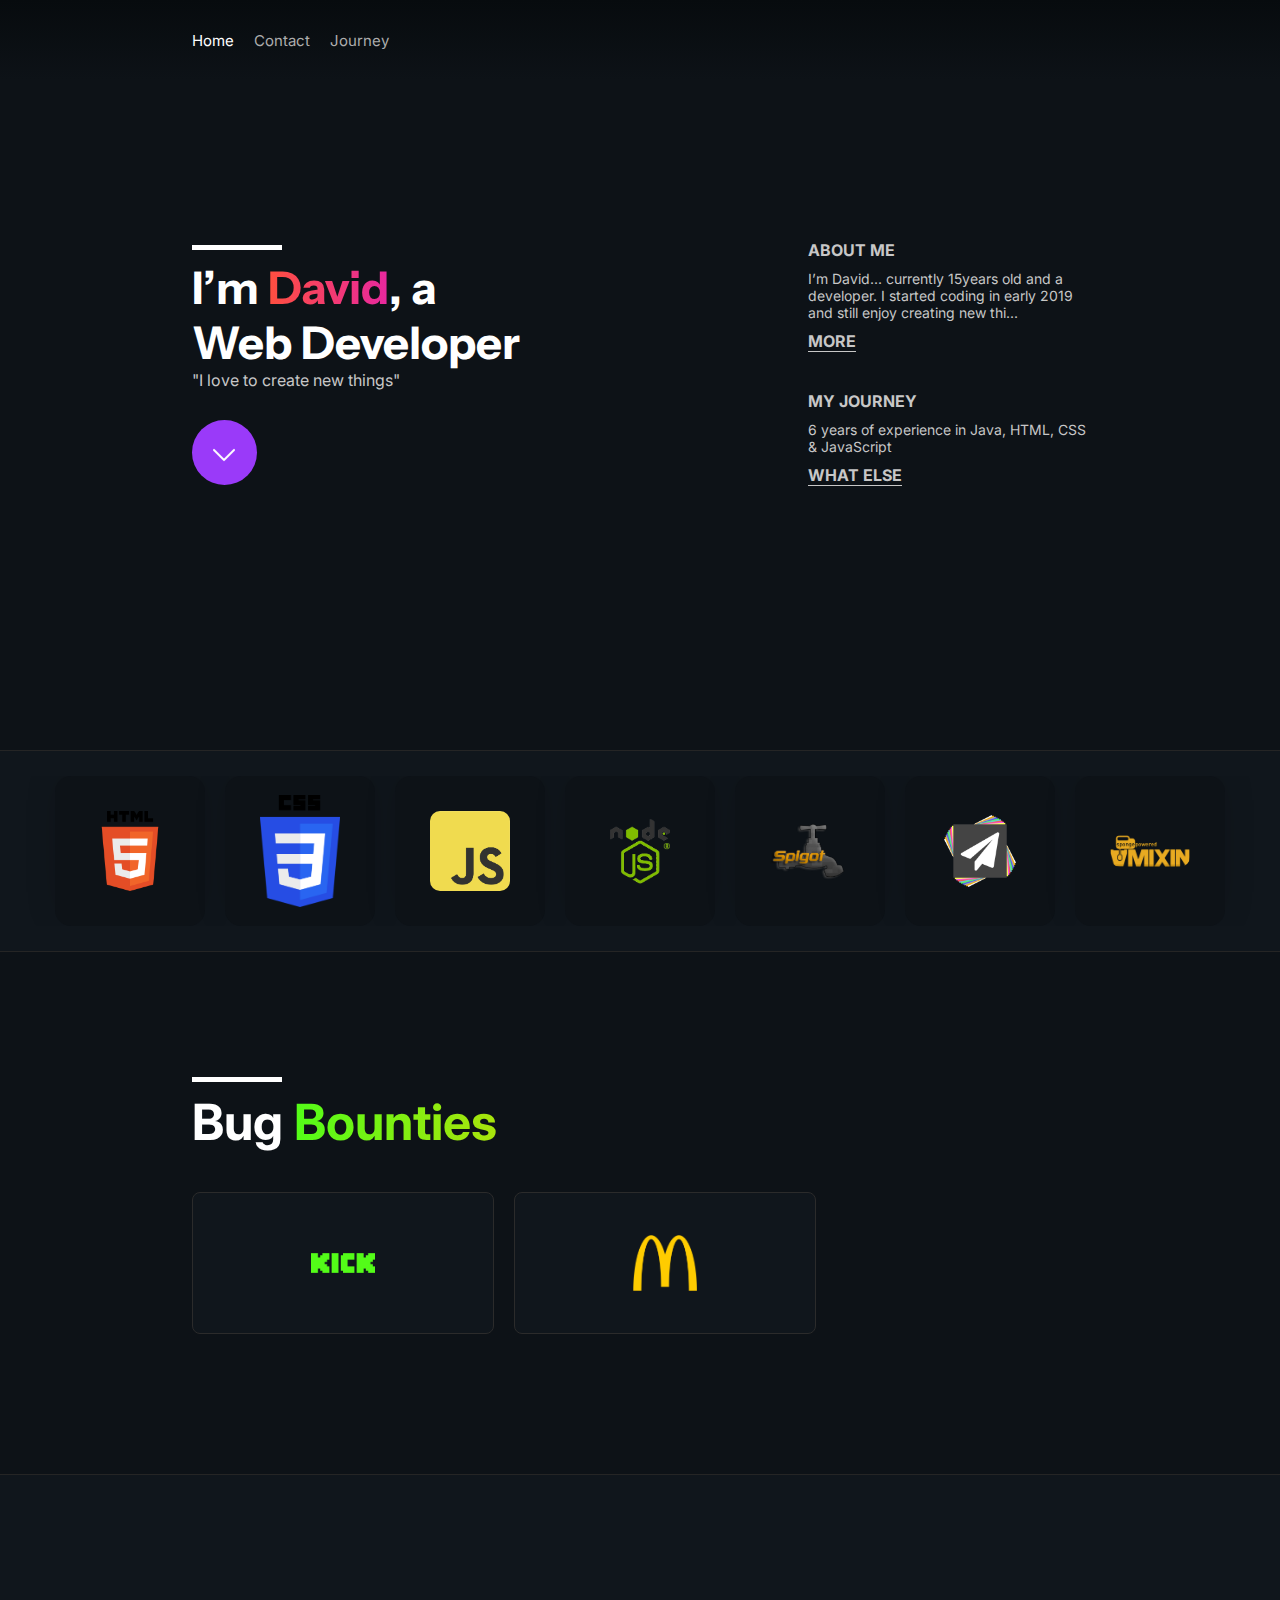
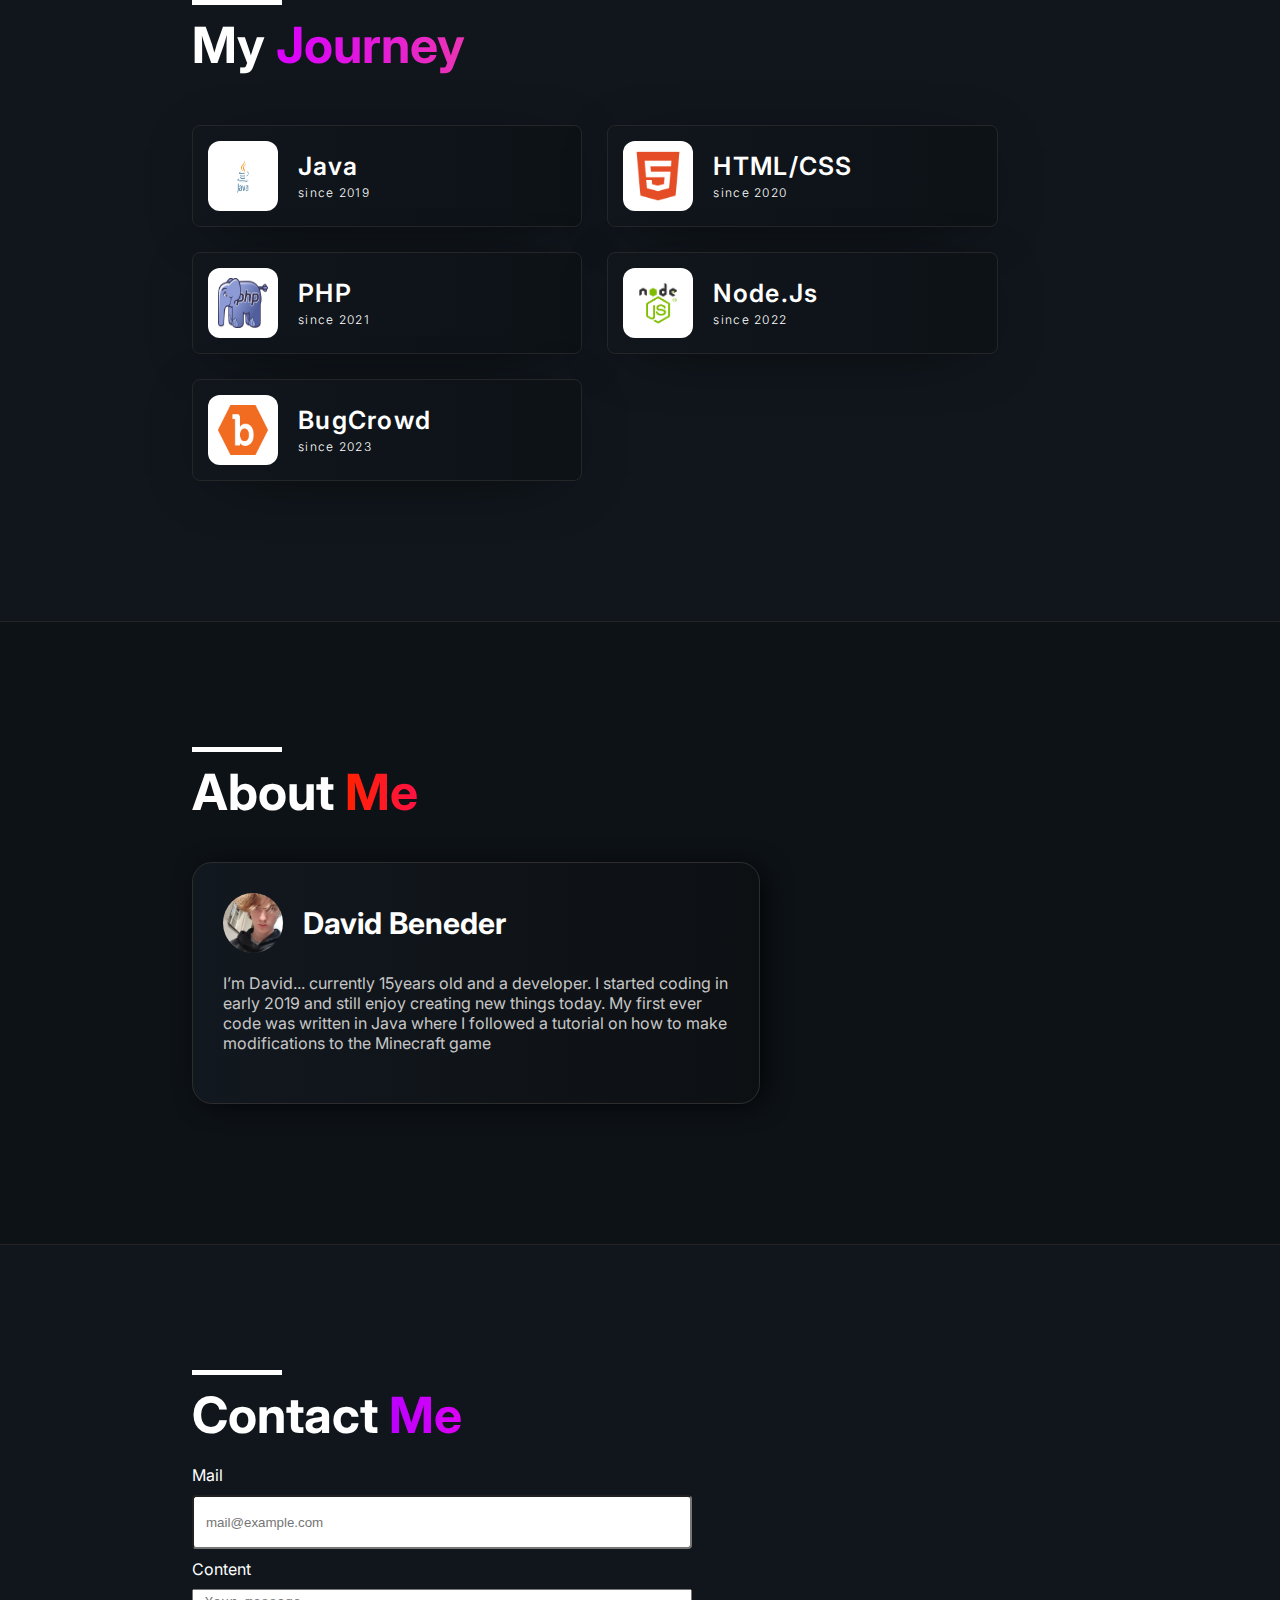
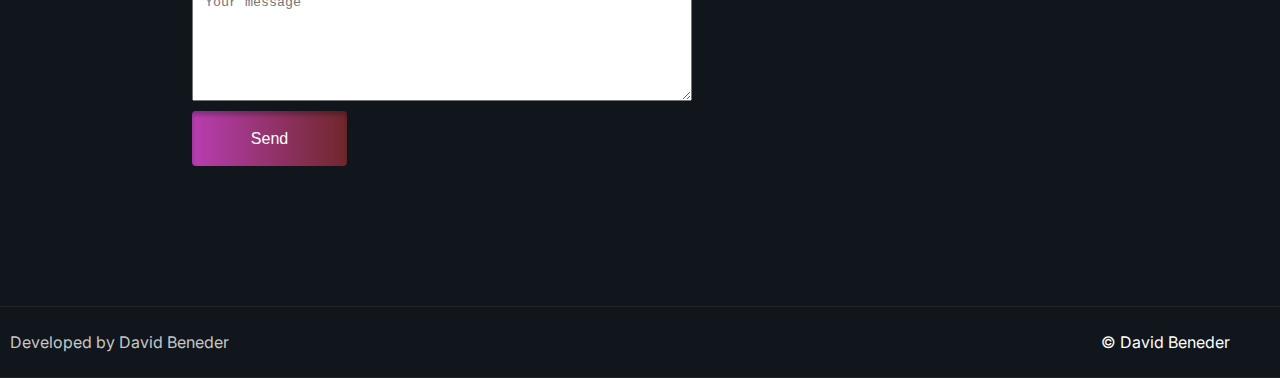
==== commit 14f4b69c: "Updated Page" ====
--- a/index.html
+++ b/index.html
@@ -1,177 +1,178 @@
-<!DOCTYPE html>
-<html lang="en">
-
-<head>
-    <meta charset="UTF-8">
-    <meta name="viewport" content="width=device-width, initial-scale=1.0">
-    <title>Document</title>
-    <link rel="stylesheet" href="./assets/css/style.css">
-
-</head>
-
-<body>
-
-    <div class="mousePointer" id="ball"></div>
-
-    <section id="whoAmI">
-        <div class="navigation">
-            <img src="./assets/images/logo.png" alt="Logo" id="logo">
-            <div class="links">
-                <ul>
-                    <li><a href="#about" class="link active hoverable">About</a></li>
-                    <li><a href="#mySkills" class="link hoverable">Skills</a></li>
-                    <li><a href="#contactMe" class="link hoverable">Contact</a></li>
-                </ul>
-            </div>
-            <div class="searchBar">
-                <input type="text" id="searchBar" placeholder="Search" class="hoverable">
-            </div>
-        </div>
-
-        <div class="headTextContainer">
-            <span class="headText"><span class="smallHeadText">I'm</span><span class="hoverable">David Beneder</span></span>
-            <p>Professional Web Developer & Modding Expert </p>
-            <a href="#contactMe" class="contactMeButton hoverable">Contact Me</a>
-        </div>
-
-        <div class="linkContainer">
-
-            <div class="accentLineDownThin">
-
-            </div>
-            <ul>
-                <li><a href="/#" class="hoverable"><svg class="linkListIconSvg" xmlns="http://www.w3.org/2000/svg" viewBox="0 0 448 512"><!--!Font Awesome Free 6.5.2 by @fontawesome - https://fontawesome.com License - https://fontawesome.com/license/free Copyright 2024 Fonticons, Inc.--><path d="M416 32H31.9C14.3 32 0 46.5 0 64.3v383.4C0 465.5 14.3 480 31.9 480H416c17.6 0 32-14.5 32-32.3V64.3c0-17.8-14.4-32.3-32-32.3zM135.4 416H69V202.2h66.5V416zm-33.2-243c-21.3 0-38.5-17.3-38.5-38.5S80.9 96 102.2 96c21.2 0 38.5 17.3 38.5 38.5 0 21.3-17.2 38.5-38.5 38.5zm282.1 243h-66.4V312c0-24.8-.5-56.7-34.5-56.7-34.6 0-39.9 27-39.9 54.9V416h-66.4V202.2h63.7v29.2h.9c8.9-16.8 30.6-34.5 62.9-34.5 67.2 0 79.7 44.3 79.7 101.9V416z"/></svg></a></li>
-                <li><a href="/#" class="hoverable"><svg class="linkListIconSvg" xmlns="http://www.w3.org/2000/svg" viewBox="0 0 448 512"><!--!Font Awesome Free 6.5.2 by @fontawesome - https://fontawesome.com License - https://fontawesome.com/license/free Copyright 2024 Fonticons, Inc.--><path d="M64 32C28.7 32 0 60.7 0 96V416c0 35.3 28.7 64 64 64H384c35.3 0 64-28.7 64-64V96c0-35.3-28.7-64-64-64H64zm297.1 84L257.3 234.6 379.4 396H283.8L209 298.1 123.3 396H75.8l111-126.9L69.7 116h98l67.7 89.5L313.6 116h47.5zM323.3 367.6L153.4 142.9H125.1L296.9 367.6h26.3z"/></svg></a></li>
-                <li><a href="/twitter" class="hoverable"><svg class="linkListIconSvg"  xmlns="http://www.w3.org/2000/svg" viewBox="0 0 448 512"><!--!Font Awesome Free 6.5.2 by @fontawesome - https://fontawesome.com License - https://fontawesome.com/license/free Copyright 2024 Fonticons, Inc.--><path d="M448 96c0-35.3-28.7-64-64-64H64C28.7 32 0 60.7 0 96V416c0 35.3 28.7 64 64 64H384c35.3 0 64-28.7 64-64V96zM265.8 407.7c0-1.8 0-6 .1-11.6c.1-11.4 .1-28.8 .1-43.7c0-15.6-5.2-25.5-11.3-30.7c37-4.1 76-9.2 76-73.1c0-18.2-6.5-27.3-17.1-39c1.7-4.3 7.4-22-1.7-45c-13.9-4.3-45.7 17.9-45.7 17.9c-13.2-3.7-27.5-5.6-41.6-5.6s-28.4 1.9-41.6 5.6c0 0-31.8-22.2-45.7-17.9c-9.1 22.9-3.5 40.6-1.7 45c-10.6 11.7-15.6 20.8-15.6 39c0 63.6 37.3 69 74.3 73.1c-4.8 4.3-9.1 11.7-10.6 22.3c-9.5 4.3-33.8 11.7-48.3-13.9c-9.1-15.8-25.5-17.1-25.5-17.1c-16.2-.2-1.1 10.2-1.1 10.2c10.8 5 18.4 24.2 18.4 24.2c9.7 29.7 56.1 19.7 56.1 19.7c0 9 .1 21.7 .1 30.6c0 4.8 .1 8.6 .1 10c0 4.3-3 9.5-11.5 8C106 393.6 59.8 330.8 59.8 257.4c0-91.8 70.2-161.5 162-161.5s166.2 69.7 166.2 161.5c.1 73.4-44.7 136.3-110.7 158.3c-8.4 1.5-11.5-3.7-11.5-8zm-90.5-54.8c-.2-1.5 1.1-2.8 3-3.2c1.9-.2 3.7 .6 3.9 1.9c.3 1.3-1 2.6-3 3c-1.9 .4-3.7-.4-3.9-1.7zm-9.1 3.2c-2.2 .2-3.7-.9-3.7-2.4c0-1.3 1.5-2.4 3.5-2.4c1.9-.2 3.7 .9 3.7 2.4c0 1.3-1.5 2.4-3.5 2.4zm-14.3-2.2c-1.9-.4-3.2-1.9-2.8-3.2s2.4-1.9 4.1-1.5c2 .6 3.3 2.1 2.8 3.4c-.4 1.3-2.4 1.9-4.1 1.3zm-12.5-7.3c-1.5-1.3-1.9-3.2-.9-4.1c.9-1.1 2.8-.9 4.3 .6c1.3 1.3 1.8 3.3 .9 4.1c-.9 1.1-2.8 .9-4.3-.6zm-8.5-10c-1.1-1.5-1.1-3.2 0-3.9c1.1-.9 2.8-.2 3.7 1.3c1.1 1.5 1.1 3.3 0 4.1c-.9 .6-2.6 0-3.7-1.5zm-6.3-8.8c-1.1-1.3-1.3-2.8-.4-3.5c.9-.9 2.4-.4 3.5 .6c1.1 1.3 1.3 2.8 .4 3.5c-.9 .9-2.4 .4-3.5-.6zm-6-6.4c-1.3-.6-1.9-1.7-1.5-2.6c.4-.6 1.5-.9 2.8-.4c1.3 .7 1.9 1.8 1.5 2.6c-.4 .9-1.7 1.1-2.8 .4z"/></svg></a></li>
-                <li><a href="/twitter" class="hoverable"><svg class="linkListIconSvg" xmlns="http://www.w3.org/2000/svg" viewBox="0 0 448 512"><!--!Font Awesome Free 6.5.2 by @fontawesome - https://fontawesome.com License - https://fontawesome.com/license/free Copyright 2024 Fonticons, Inc.--><path d="M92.1 254.6c0 24.9 7 49.2 20.2 70.1l3.1 5-13.3 48.6L152 365.2l4.8 2.9c20.2 12 43.4 18.4 67.1 18.4h.1c72.6 0 133.3-59.1 133.3-131.8c0-35.2-15.2-68.3-40.1-93.2c-25-25-58-38.7-93.2-38.7c-72.7 0-131.8 59.1-131.9 131.8zM274.8 330c-12.6 1.9-22.4 .9-47.5-9.9c-36.8-15.9-61.8-51.5-66.9-58.7c-.4-.6-.7-.9-.8-1.1c-2-2.6-16.2-21.5-16.2-41c0-18.4 9-27.9 13.2-32.3c.3-.3 .5-.5 .7-.8c3.6-4 7.9-5 10.6-5c2.6 0 5.3 0 7.6 .1c.3 0 .5 0 .8 0c2.3 0 5.2 0 8.1 6.8c1.2 2.9 3 7.3 4.9 11.8c3.3 8 6.7 16.3 7.3 17.6c1 2 1.7 4.3 .3 6.9c-3.4 6.8-6.9 10.4-9.3 13c-3.1 3.2-4.5 4.7-2.3 8.6c15.3 26.3 30.6 35.4 53.9 47.1c4 2 6.3 1.7 8.6-1c2.3-2.6 9.9-11.6 12.5-15.5c2.6-4 5.3-3.3 8.9-2s23.1 10.9 27.1 12.9c.8 .4 1.5 .7 2.1 1c2.8 1.4 4.7 2.3 5.5 3.6c.9 1.9 .9 9.9-2.4 19.1c-3.3 9.3-19.1 17.7-26.7 18.8zM448 96c0-35.3-28.7-64-64-64H64C28.7 32 0 60.7 0 96V416c0 35.3 28.7 64 64 64H384c35.3 0 64-28.7 64-64V96zM148.1 393.9L64 416l22.5-82.2c-13.9-24-21.2-51.3-21.2-79.3C65.4 167.1 136.5 96 223.9 96c42.4 0 82.2 16.5 112.2 46.5c29.9 30 47.9 69.8 47.9 112.2c0 87.4-72.7 158.5-160.1 158.5c-26.6 0-52.7-6.7-75.8-19.3z"/></svg></a></li>
-            </ul>
-
-        </div>
-
-    </section>
-    <section id="about">
-        <h1 class="sectionTitle">About</h1>
-        <div class="lineHorizontalSmall">
-
-        </div>
-        <div class="paragraph">
-            I'm David Beneder, and my hobby is my profession!
-            Since <span class="highlight hoverable">more then 6 years</span> I love to spend my time in the code editor and create
-            something new and unique.
-            If you also want <span class="highlight hoverable">something new and unique</span> or just want to get a developer who
-            can create the exact thing you need,
-            I'm here for your needs!
-        </div>
-    </section>
-    <section id="mySkills">
-        <h1 class="sectionTitle center">My Skills</h1>
-        <div class="center">
-            <div class="skillContainer">
-
-                <div class="skillCard hoverable">
-                    <img class="icon" src="./assets/icons/htmlcss.png" alt="iconOfSkill">
-                    <p class="skillName">Html & CSS</p>
-                </div>
-                <div class="skillCard hoverable">
-                    <img class="icon" src="./assets/icons/nodejs.webm" alt="iconOfSkill">
-                    <p class="skillName">NodeJs</p>
-                </div>
-                <div class="skillCard hoverable">
-                    <img class="icon" src="./assets/icons/javascript.png" alt="iconOfSkill">
-                    <p class="skillName">JavaScript</p>
-                </div>
-                <div class="skillCard hoverable">
-                    <img class="icon" src="./assets/icons/mysql.png" alt="iconOfSkill">
-                    <p class="skillName">MySql</p>
-                </div>
-                <div class="skillCard hoverable">
-                    <img class="icon" src="./assets/icons/java.png" alt="iconOfSkill">
-                    <p class="skillName">Java</p>
-                </div>
-                <div class="skillCard hoverable">
-                    <img class="icon" src="./assets/icons/paper.webp" alt="iconOfSkill">
-                    <p class="skillName">Paper / Spigot</p>
-                </div>
-                <div class="skillCard hoverable">
-                    <img class="icon" src="./assets/icons/minecraft.png" alt="iconOfSkill">
-                    <p class="skillName">Minecraft Modding</p>
-                </div>
-            </div>
-        </div>
-
-    </section>
-    <section id="portfolio hiddenForNow">
-
-    </section>
-    <section id="experience">
-        <h1 class="sectionTitle offsetUp">Experience</h1>
-        <div class="content">
-            <div class="timeSpan">
-                <span class="year">2023</span>
-                <div class="timeSpanLineDown"></div>
-                <span class="year">2024</span>
-                <div class="timeSpanLineDown"></div>
-            </div>
-            <div class="textContainer">
-                <div class="timeText hoverable">
-                    <span class="title">
-                        BaxNetzwerk.de
-                    </span>
-                    <p class="moreInfo">
-                        Mitte 2023 bis 2024 habe ich beim BaxNetzwerk ausgeholfen und programmiert, dabei habe ich weitere erfahrungen im Bereich Minecraft Plugin entwicklung gesammelt.
-                    </p>
-                </div>
-                <div class="timeText hoverable">
-                    <span class="title">
-                        Nebula Client
-                    </span>
-                    <p class="moreInfo">
-                        Seit 2019 beschäftige ich mich mit Minecraft Client & Mod Entwicklung. Mit meinem ersten Client EruxMod konnte ich Erfahrung in diesem Sektor sammeln & meine Skills weiter verbessern.</p>
-                </div>
-            </div>
-
-        </div>
-    </section>
-    <section id="contactMe" class="">
-
-        <h1 class="sectionTitle center hoverable">Contact Me</h1>
-
-        <div class="content">
-            <div class="contactOptions">
-                <div class="contactOption">
-                    <svg class="icon" xmlns="http://www.w3.org/2000/svg"
-                        viewBox="0 0 512 512"><!--!Font Awesome Free 6.5.2 by @fontawesome - https://fontawesome.com License - https://fontawesome.com/license/free Copyright 2024 Fonticons, Inc.-->
-                        <path
-                            d="M64 112c-8.8 0-16 7.2-16 16v22.1L220.5 291.7c20.7 17 50.4 17 71.1 0L464 150.1V128c0-8.8-7.2-16-16-16H64zM48 212.2V384c0 8.8 7.2 16 16 16H448c8.8 0 16-7.2 16-16V212.2L322 328.8c-38.4 31.5-93.7 31.5-132 0L48 212.2zM0 128C0 92.7 28.7 64 64 64H448c35.3 0 64 28.7 64 64V384c0 35.3-28.7 64-64 64H64c-35.3 0-64-28.7-64-64V128z" />
-                    </svg>
-                    <a href="mailTo:david.maria.beneder@gmail.com">david.maria.beneder@gmail.com</a>
-                </div>
-                <div class="contactOption">
-                    <svg class="icon" xmlns="http://www.w3.org/2000/svg"
-                        viewBox="0 0 512 512"><!--!Font Awesome Free 6.5.2 by @fontawesome - https://fontawesome.com License - https://fontawesome.com/license/free Copyright 2024 Fonticons, Inc.-->
-                        <path
-                            d="M164.9 24.6c-7.7-18.6-28-28.5-47.4-23.2l-88 24C12.1 30.2 0 46 0 64C0 311.4 200.6 512 448 512c18 0 33.8-12.1 38.6-29.5l24-88c5.3-19.4-4.6-39.7-23.2-47.4l-96-40c-16.3-6.8-35.2-2.1-46.3 11.6L304.7 368C234.3 334.7 177.3 277.7 144 207.3L193.3 167c13.7-11.2 18.4-30 11.6-46.3l-40-96z" />
-                    </svg> <a onclick="copyCallNumber()">+43 6704051031</a>
-                </div>
-                <div class="contactOption">
-                    <svg class="icon" xmlns="http://www.w3.org/2000/svg"
-                        viewBox="0 0 384 512"><!--!Font Awesome Free 6.5.2 by @fontawesome - https://fontawesome.com License - https://fontawesome.com/license/free Copyright 2024 Fonticons, Inc.-->
-                        <path
-                            d="M215.7 499.2C267 435 384 279.4 384 192C384 86 298 0 192 0S0 86 0 192c0 87.4 117 243 168.3 307.2c12.3 15.3 35.1 15.3 47.4 0zM192 128a64 64 0 1 1 0 128 64 64 0 1 1 0-128z" />
-                    </svg> <a onclick="copyCallNumber()">Steyr, Österreich</a>
-                </div>
-            </div>
-        </div>
-
-    </section>
-    <script src="https://cdn.jsdelivr.net/npm/gsap@3.12.5/dist/gsap.min.js">
-
-      
-    </script>
-
-
-    <script src="./assets/js/script.js"></script>
-
-</body>
-
+<!DOCTYPE html>
+<html lang="en">
+
+<!----Coded by David Beneder, 2024 Morebit Praktikumsbewerbungsportfolio-->
+<!----Geheimeinfos über mich: -->
+<!----Meine Favourite Tools: BurpSuite, Metasploit-->
+<!----Meine Favourite Programming Languages: Java, JavaScript-->
+
+<head>
+    <meta charset="UTF-8">
+    <meta name="viewport" content="width=device-width, initial-scale=1.0">
+    <title>David Beneder | I'm a Developer</title>
+    <link rel="stylesheet" href="https://cdnjs.cloudflare.com/ajax/libs/animate.css/4.1.1/animate.min.css" />
+    <link rel="stylesheet" href="./assets/css/stylesheet.css">
+</head>
+
+<body>
+    <div class="root">
+        <section class="head section">
+            <div class="navbar">
+                <ul>
+                    <li><a href="" class="active">Home</a></li>
+                    <li><a href="#contactMe" class="">Contact</a></li>
+                    <li><a href="#journey" class="">Journey</a></li>
+                </ul>
+            </div>
+
+            <div class="headContent">
+                <div class="quickInfo lineDec">
+                    <h1>I’m <span class="name gradientanm-1">David</span>, a<br><span
+                            id="developerTypeCycle">Java</span> Developer</h1>
+                    <p class="quickboutme">"I love to create new things"</p>
+                    <a href="#aboutMe" class="circleButton"></a>
+                </div>
+
+                <div class="infoContent">
+                    <div class="info">
+                        <div class="title">About Me</div>
+                        <div class="content">I’m David... currently 15years old and a developer. I started coding in early 2019 and still enjoy creating new thi...</div>
+                        <a href="#aboutMe" class="continue-reading">More</a>
+                    </div>
+                    <div class="info">
+                        <div class="title">My Journey</div>
+                        <div class="content">6 years of experience in Java, HTML, CSS & JavaScript</div>
+                        <a href="#journey" class="continue-reading">What else</a>
+                    </div>
+                </div>
+            </div>
+
+        </section>
+        <section id="skills" class="skills section secondary">
+            <div class="skillItems">
+                <div class="skill">
+                    <img src="./assets/img/html.png" alt="JPG">
+                </div>
+                <div class="skill">
+                    <img src="./assets/img/css.png" alt="JPG">
+                </div>
+                <div class="skill">
+                    <img src="./assets/img/js.png" alt="JPG">
+                </div>
+                <div class="skill">
+                    <img src="./assets/img/nodejs.png" alt="JPG">
+                </div>
+                <div class="skill">
+                    <img src="./assets/img/spigot.png" alt="JPG">
+                </div>
+                <div class="skill">
+                    <img src="./assets/img/mixins.png" alt="JPG">
+                </div>
+                <div class="skill">
+                    <img src="./assets/img/mixinss.png" alt="JPG">
+                </div>
+            </div>
+
+        </section>
+        <section id="bugbounties" class="section bugbounties">
+            <div class="bugBountyContent">
+                <div class="bugBountyInfo lineDec">
+                    <div class="title">Bug <span class="gradientanm-2">Bounties</span></div>
+                </div>
+                <div class="bugBountyList">
+                    <div class="bounty">
+                        <img src="./assets/img/kick.png" alt="Kick" class="logo">
+                    </div>
+                    <div class="bounty">
+                        <img src="./assets/img/mcdonalds.png" alt="Kick" class="logo">
+                    </div>
+                </div>
+
+            </div>
+
+        </section>
+        <section id="journey" class="journey section secondary">
+            <div class="content lineDec">
+                <div class="title">My <span class="gradientanm-3">Journey</span></div>
+                <div class="journeyList">
+                    <div class="joruneyElement">
+                        <img src="./assets/img/java.png" alt="">
+                        <div class="data">
+                            <div class="data-title">Java</div>
+                            <div class="data-since">since 2019</div>
+                        </div>
+                    </div>
+                    <div class="joruneyElement">
+                        <img src="./assets/img/html-small.png" alt="">
+                        <div class="data">
+                            <div class="data-title">HTML/CSS</div>
+                            <div class="data-since">since 2020</div>
+                        </div>
+                    </div>
+                    <div class="joruneyElement">
+                        <img src="./assets/img/php.png" alt="">
+                        <div class="data">
+                            <div class="data-title">PHP</div>
+                            <div class="data-since">since 2021</div>
+                        </div>
+                    </div>
+                    <div class="joruneyElement">
+                        <img src="./assets/img/nodejs.png" alt="">
+                        <div class="data">
+                            <div class="data-title">Node.Js</div>
+                            <div class="data-since">since 2022</div>
+                        </div>
+                    </div>
+                    <div class="joruneyElement">
+                        <img src="./assets/img/bugcrowd.png" alt="">
+                        <div class="data">
+                            <div class="data-title">BugCrowd</div>
+                            <div class="data-since">since 2023</div>
+                        </div>
+                    </div>
+                </div>
+            </div>
+        </section>
+        <section class="section aboutMe" id="aboutMe">
+            <div class="content lineDec">
+                <div class="title">About <span class="gradientanm-4">Me</span></div>
+                <div class="aboutMeContent">
+                    <div class="aboutMeInfo">
+                        <div class="headInfo">
+                            <img src="./assets/img/me.jpeg" alt="" srcset="">
+                            <div class="title">David Beneder</div>
+                        </div>
+                        <div class="content">I’m David... currently 15years old and a developer. I started coding in early 2019 and still enjoy creating new things today.
+                            My first ever code was written in Java where I followed a tutorial on how to make modifications to the Minecraft game</div>
+                    </div>
+                </div>
+            </div>
+        </section>
+        <section class="section aboutMe secondary" id="contactMe">
+            <div class="content lineDec">
+                <div class="title">Contact <span class="gradientanm-5">Me</span></div>
+                <div class="aboutContactContent">
+                    <form action="https://example.com/notImplememtedYet" method="post">
+                        <label for="email">Mail</label>
+                        <input type="email" name="email" id="email" placeholder="mail@example.com" required>
+                        <label for="message">Content</label>
+                        <textarea name="message" id="message" cols="30" rows="10" placeholder="Your message" required minlength="100"></textarea>
+                        <button type="submit">Send</button>
+                    </form>
+                </div>
+            </div>
+        </section>
+    </div>
+    <div class="footer section secondary">
+        <div class="infoline">Developed by David Beneder</div>
+
+        <div class="copyright">© David Beneder</div>
+    </div>
+    <script src="./assets/js/anime.min.js"></script>
+
+
+    <script src="./assets/js/script.js"></script>
+
+</body>
+
 </html>--- a/assets/css/stylesheet.css
+++ b/assets/css/stylesheet.css
@@ -0,0 +1,580 @@
+@import url('https://fonts.googleapis.com/css2?family=Instrument+Sans:ital,wght@0,400..700;1,400..700&family=Inter:ital,opsz,wght@0,14..32,100..900;1,14..32,100..900&display=swap');
+
+html,
+body {
+    background-color: #000;
+    --secondary-text: #c7c7c7;
+    --stroke-color: #252525;
+    color: #fff;
+    font-family: Inter;
+    margin: 0;
+    top: 0;
+    padding: 0;
+    scroll-behavior: smooth;
+    -webkit-user-drag: none;
+}
+
+* {
+    margin: 0;
+}
+
+.section {
+    border-bottom: 1px solid var(--stroke-color);
+    background: #0D1217;
+    box-shadow: 0px 6px 5.4px -26px rgba(0, 0, 0, 0.25) inset;
+}
+
+.section.secondary {
+    background-color: #10161C;
+}
+
+.navbar {
+    background: linear-gradient(0deg, #0D1217 0%, #070B0E 100%);
+    width: 100%;
+    padding: 30px 0;
+    display: flex;
+    justify-content: center;
+}
+
+.navbar a {
+    color: #ADADAD;
+    font-size: 15px;
+    font-weight: 400;
+    text-decoration: none;
+}
+
+.navbar a.active,
+.navbar a:hover {
+    color: #fff;
+}
+
+.navbar ul {
+    width: 70%;
+    display: flex;
+    justify-content: start;
+    flex-direction: row;
+    list-style: none;
+    gap: 20px;
+    max-width: 1100px;
+    padding: 0;
+    animation: fadeInDown 2s;
+}
+
+.navbar li {
+    color: #fff;
+}
+
+.lineDec::before {
+    content: '';
+    position: relative;
+    background-color: #fff;
+    margin-top: -15px;
+    width: 90px;
+    height: 5px;
+    position: absolute;
+    display: flex;
+    align-items: start;
+    animation: varwidth 5s infinite ease-in-out;
+}
+
+.head {
+    height: 750px;
+}
+
+.headContent {
+    display: flex;
+    justify-content: space-between;
+    align-items: flex-start;
+    width: 70%;
+    max-width: 1100px;
+    margin: 0 auto;
+    padding-top: 180px;
+}
+
+.quickInfo {
+    flex: 1;
+    text-align: left;
+    animation: fadeInLeft 1s;
+}
+
+.infoContent {
+    flex: 1;
+    text-align: left;
+    max-width: 280px;
+    margin-top: -20px;
+    animation: fadeInRight 1s ;
+}
+
+.info {
+    color: var(--secondary-text);
+    margin-bottom: 40px;
+}
+
+.info .title {
+    padding-bottom: 10px;
+    text-transform: uppercase;
+    font-weight: 700;
+    font-size: 16px;
+}
+
+.info .content {
+    font-size: 14px;
+    padding-bottom: 10px;
+}
+
+.info .continue-reading {
+    margin-top: 100px;
+    text-transform: uppercase;
+    color: var(--secondary-text);
+    font-weight: 700;
+    text-decoration: none;
+    border-bottom: 1px solid;
+}
+
+.info .continue-reading:active {
+    color: #fff;
+}
+
+
+.headContent .quickInfo {
+    width: 500px;
+    text-align: left;
+}
+
+.headContent .quickInfo h1 {
+    font-family: "Instrument Sans";
+    font-weight: bold;
+    font-size: 45px;
+}
+
+.headContent .quickInfo p {
+    color: var(--secondary-text);
+    margin-bottom: 30px;
+}
+
+.gradientanm-1 {
+    background: linear-gradient(90deg, #ff4f3f 0%, #D000FF 100%);
+    background-size: 200% 200%;
+    animation: gradientanm 3s linear infinite;
+    -webkit-background-clip: text;
+    -webkit-text-fill-color: transparent;
+}
+
+.gradientanm-2 {
+    background: linear-gradient(90deg, #53FC18 0%, #FFCC00 100%);
+    background-size: 200% 200%;
+    animation: gradientanm 2s linear infinite;
+    -webkit-background-clip: text;
+    -webkit-text-fill-color: transparent;
+}
+
+.gradientanm-3 {
+    background: linear-gradient(90deg, #D900FF 0%, #FF6769 100%);
+    background-size: 200% 200%;
+    animation: gradientanm 3s linear infinite;
+    -webkit-background-clip: text;
+    -webkit-text-fill-color: transparent;
+}
+
+.gradientanm-4 {
+    background: linear-gradient(90deg, #FF2200 0%, #FF0088 100%);
+    background-size: 200% 200%;
+    animation: gradientanm 2s linear infinite;
+    -webkit-background-clip: text;
+    -webkit-text-fill-color: transparent;
+}
+.gradientanm-5 {
+    background: linear-gradient(90deg, #BB00FF 0%, #FF00EA 100%);
+    background-size: 200% 200%;
+    animation: gradientanm 3s linear infinite;
+    -webkit-background-clip: text;
+    -webkit-text-fill-color: transparent;
+}
+
+
+@keyframes gradientanm {
+    0% {
+        background-position: 0% 50%;
+    }
+    50% {
+        background-position: 100% 50%;
+    }
+    100% {
+        background-position: 0% 50%;
+    }
+}
+
+@keyframes varwidth {
+    0% {
+        width: 80px;
+    }
+    50% {
+        width: 60px;
+    }
+    100% {
+        width: 80px;
+    }
+}
+
+.circleButton::before {
+    content: '';
+    position: absolute;
+    margin-left: 17px;
+    margin-top: 20px;
+    width: 30px;
+    height: 30px;
+    background: url("../img/down.png") 50% / contain no-repeat;
+    transition: 0.1s;
+}
+
+.circleButton:active {
+    background-color: rgb(176, 99, 253);    
+}
+
+.circleButton:hover::before {
+   scale: 1.3;
+}
+
+.circleButton {
+    position: absolute;
+    background-color: rgb(154, 58, 249);    
+    width: 65px;
+    height: 65px;
+    border-radius: 40px;
+
+}
+
+.circleButton:hover {
+    border: #c7c7c7 1px solid;
+}
+
+.skills {
+    user-select: none;
+    height: 100%;
+    padding: 25px;
+    display: flex;
+    align-items: center;
+    justify-content: center;
+}
+
+.skillItems {
+    display: flex;
+    justify-content: center;
+    gap: 20px;
+    max-width: 1400px;
+    width: 100%;
+    flex-wrap: wrap;
+    align-items: center;
+    animation: fadeInUp 1s;
+    overflow: hidden;
+}
+
+
+
+
+.section{
+    overflow: hidden;
+}
+
+.skill {
+    width: 150px;
+    height: 150px;
+    border-radius: 16px;
+    background: #0D1217;
+    box-shadow: 0px -5px 37px -10px rgba(0, 0, 0, 0.25);
+    display: flex;
+    justify-content: center;
+    align-items: center;
+    animation: bounceIn 2s;
+}
+
+.skill img {
+    max-width: 80px;
+    border-radius: 10px;
+    transition: 0.25s;
+}
+
+.skill:hover img{
+    scale: 1.1;
+    transition: 0.25s;
+}
+
+.bugbounties {
+    display: flex;
+    min-height: 200px;
+    justify-content: center;
+    align-items: center;
+    flex-direction: column;
+    padding-top: 140px;
+    padding-bottom: 140px;
+    height: 100%;
+}
+
+.bugBountyContent{
+    width: 70%;
+    max-width: 1100px;
+}
+
+.bugBountyInfo {
+    align-self: center;
+    display: flex;
+    width: 70%;
+    height: 100%;
+    max-width: 1100px;
+}
+
+.title {
+    font-size: 50px;
+    font-weight: 700;
+}
+
+.bugBountyList {
+    display: flex;;
+    gap: 20px;
+    flex-wrap: wrap;
+    margin-top: 40px;
+}
+
+.bounty{
+    display: flex;
+    width: 300px;
+    height: 140px;
+    border-radius: 8px;
+    border: 1px solid #2B2B2B;
+    background: #10161C;
+    justify-content: center;
+    align-items: center;
+    transition: 0.25s;
+    user-select: none;
+
+}
+
+
+.bounty img{
+    width: 64px;
+    transition: 0.25s;
+}
+
+.bounty:hover{
+    border: 1px solid #c7c7c7;
+}
+
+.bounty:hover img{
+    width: 70px;
+}
+
+.bounty:active img{
+    scale: 1.2;
+    transition: 0s;
+}
+
+
+.bounty img{
+    width: 64px;
+}
+
+.journey{
+    height: 100%;
+    padding-top: 140px;
+    padding-bottom: 140px;
+    display: flex;
+    justify-content: center;
+}
+
+.journey .content{
+    width: 70%;
+    max-width: 1100px;
+}
+img{
+    max-width: 100%;
+}
+
+
+.journeyList{
+    margin-top: 50px;
+    display: flex;
+    gap: 25px;
+    max-width: 1100px;
+    width: 100%;
+    flex-wrap: wrap;
+    align-items: center;
+}
+.joruneyElement{
+    display: flex;
+    gap: 20px;
+    background-color: rebeccapurple;
+    width: 40%;
+    min-width: 250px;
+    max-width: 400px;
+    align-items: center;
+    padding: 15px;
+    border-radius: 8px;
+    border-radius: 8px;
+    border: 1px solid #252628;
+    background: linear-gradient(90deg, #10161C 0%, #0D1217 100%);
+    box-shadow: 0px 9px 71px -32px #000;
+}
+.joruneyElement img{
+    padding: 10px;
+    width: 50px;
+    height: 50px;
+    border-radius: 12px;
+    background-color: white;
+    user-select: none;
+
+}
+
+.joruneyElement .data-title{
+    color: #FFF;
+    font-family: Inter;
+    font-size: 25px;
+    font-style: normal;
+    font-weight: 600;
+    line-height: 110%;
+    letter-spacing: 1.28px;
+}
+
+
+.joruneyElement .data-since{
+    margin-top: 5px;
+    color: #FFF;
+    font-family: Inter;
+    font-size: 12px;
+    font-weight: 300;
+    line-height: 110%;
+    letter-spacing: 1.28px;
+}
+
+
+.aboutMe {
+    display: flex;
+    justify-content: center;
+    align-items: center;
+    padding-top: 140px;
+    padding-bottom: 140px;
+    height: 100%;
+}
+
+
+.aboutMe .content{
+    width: 70%;
+    max-width: 1100px;
+}
+
+.aboutMeContent{
+    margin-top: 40px;
+    margin-right: 40px;
+}
+
+.aboutMeContent .aboutMeInfo{
+    border-radius: 20px;
+    border: 1px solid #2d2d2d;
+    background: linear-gradient(270deg, #0D1013 0%, #12181F 100%);
+    box-shadow: 7px 3px 28.6px -6px #000;
+    width: 100%;
+    max-width: 506px;
+
+}
+
+.aboutMeContent .aboutMeInfo{
+    padding: 30px;
+}
+
+.aboutMeContent .aboutMeInfo .headInfo{
+    align-items: center;
+    display: flex;
+    gap: 20px;
+}
+
+.aboutMeContent .aboutMeInfo .title{
+    font-size: 30px;
+}
+
+.aboutMeContent .aboutMeInfo .headInfo img{
+    width: 60px;
+    height: 60px;
+    border-radius: 60px;
+}
+
+.aboutMeContent .aboutMeInfo .content{
+    margin-top: 20px;
+    width: 100%;
+    color: var(--secondary-text);
+    margin-bottom: 20px;
+}
+
+
+.aboutContactContent form{
+    margin-top: 20px;
+    display: flex;
+    flex-direction: column;
+    gap: 10px;
+    max-width: 500px;
+}
+
+input{
+    padding: 5px;
+    height: 40px;
+    padding-left: 12px;
+    border-radius: 4px;
+
+}
+
+textarea{
+    padding: 5px;
+    padding-left: 12px;
+    height: 100px;
+    border-radius: px;
+}
+
+button{
+    color: white;
+    font-size: 16px;
+    border: none;
+    border-radius: 4px;
+    background: linear-gradient(90deg, rgba(255, 79, 240, 0.70) 0%, rgba(153, 47, 49, 0.70) 100%);
+    box-shadow: 0px 4px 4px 0px rgba(0, 0, 0, 0.25) inset;
+    width: 155px;
+    height: 55px;
+    transition: 0.2s;
+}
+
+button:hover{
+    border: 1px solid #ffffff;
+
+}
+
+button:active{
+    box-shadow: none;
+    background: white;
+    color: black;
+    transition: 0s;
+}
+
+
+.footer{
+    padding: 10px;
+    display: flex;
+    height: 50px;
+    align-items: center;
+    justify-content: space-between;
+    padding-right: 50px;
+}
+
+.infoline{
+    float: left;
+    color: var(--secondary-text);
+}
+
+@media only screen and (max-width: 800px) {
+    .infoContent {
+        display: none;
+    }
+  }
+
+@media only screen and (max-width: 700px) {
+    .joruneyElement {
+      width: 100%;
+    }
+  }
+
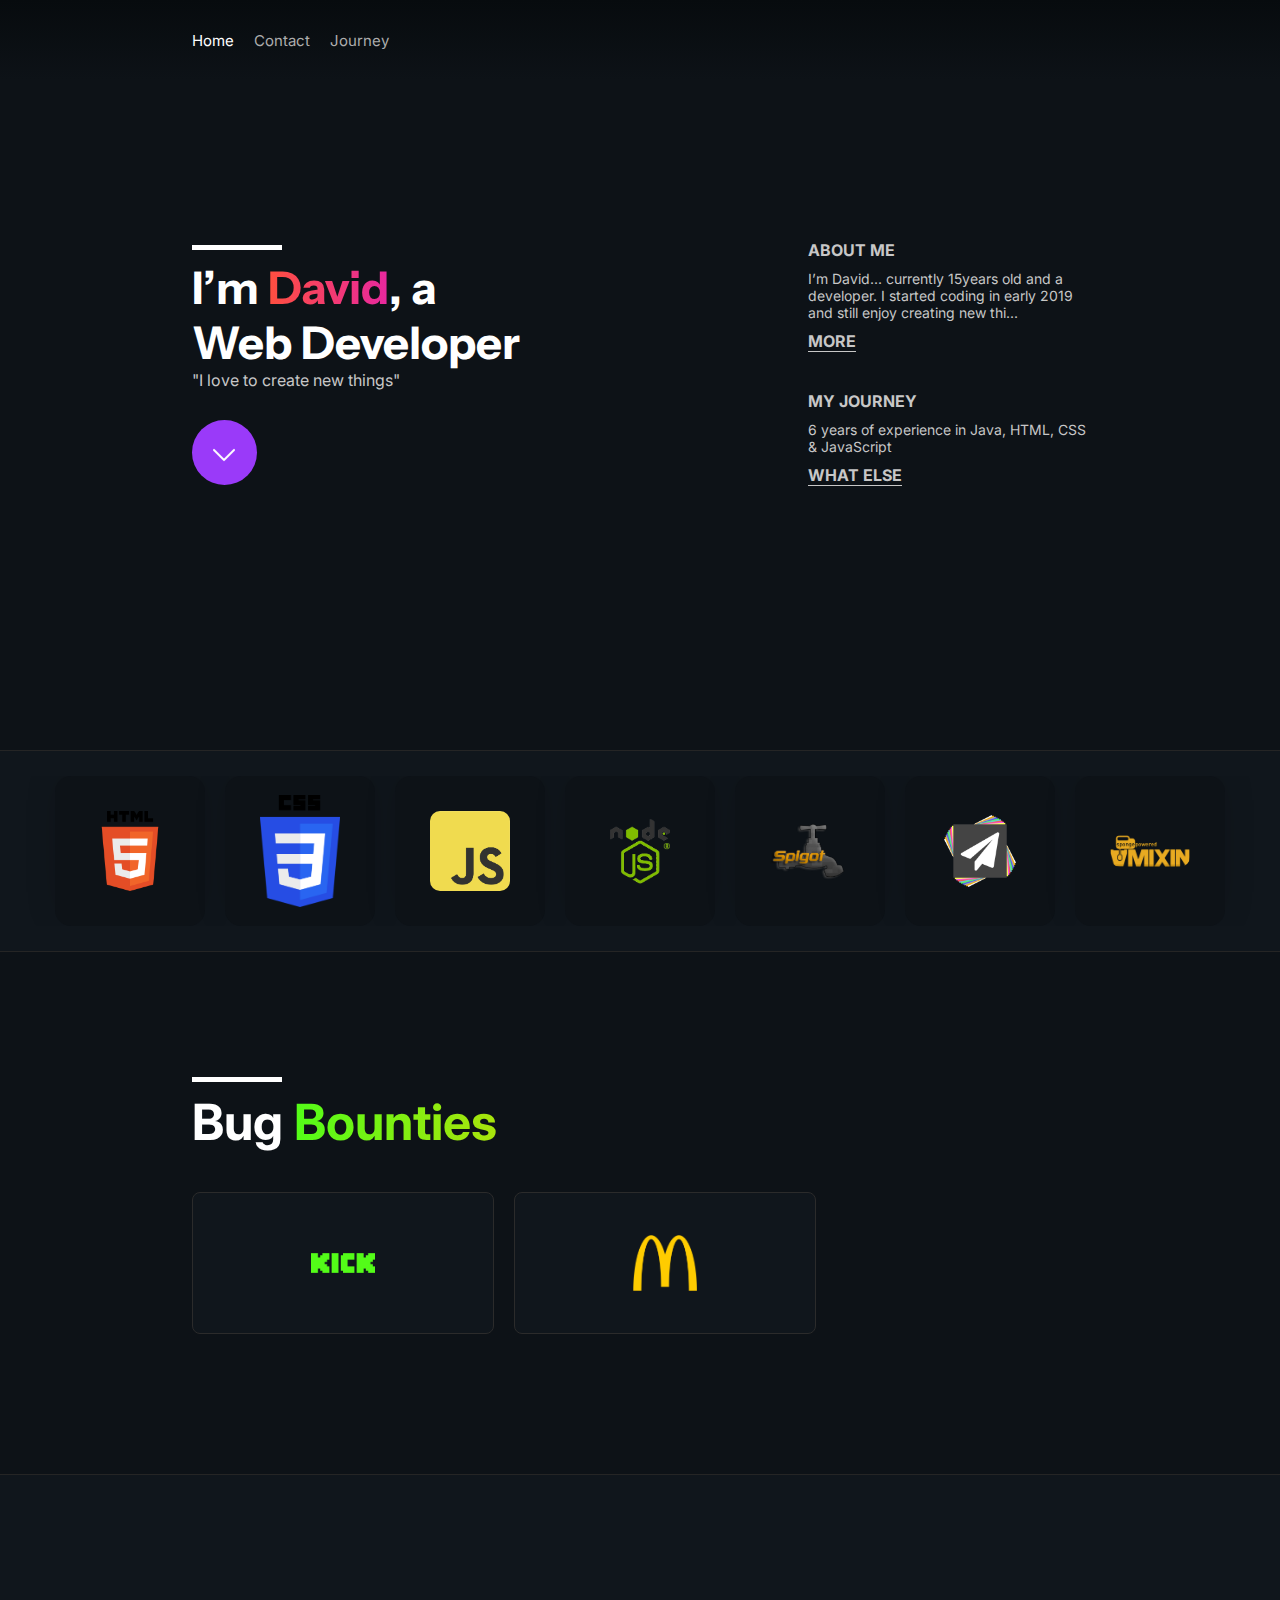
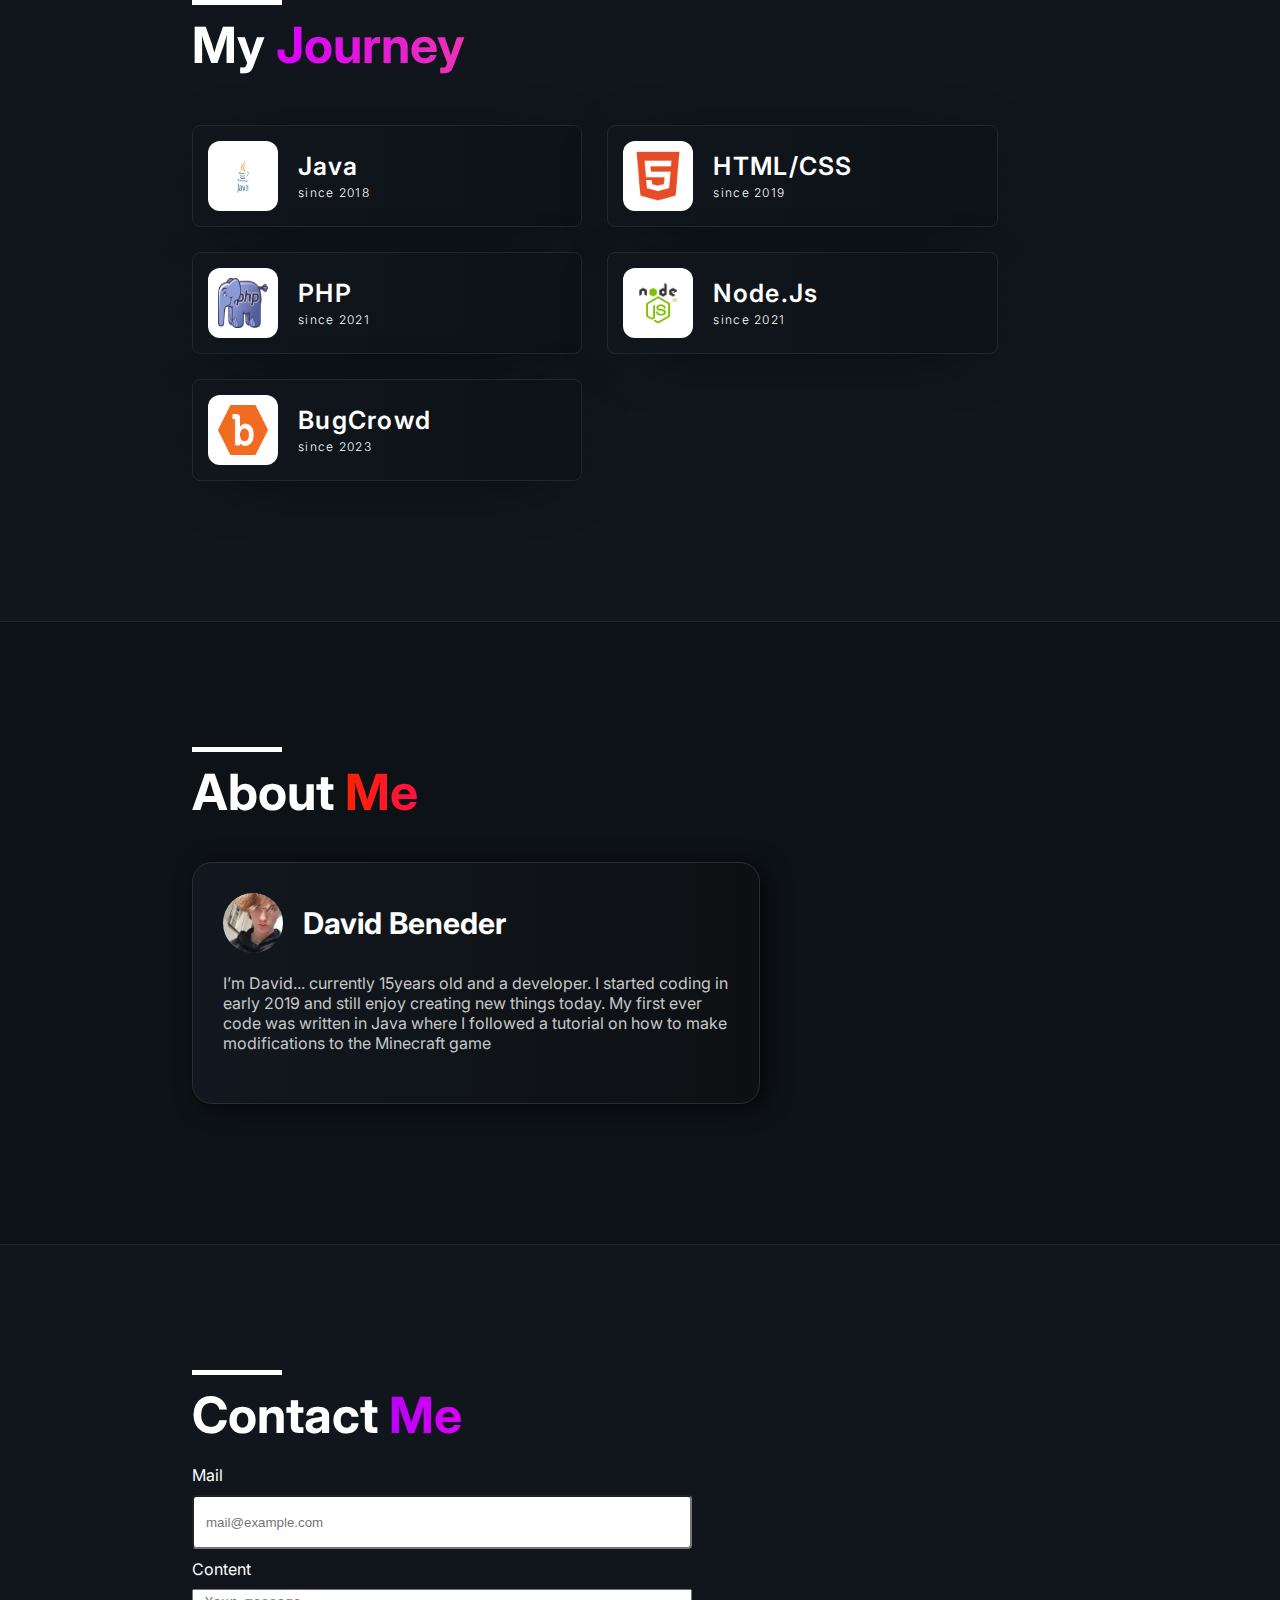
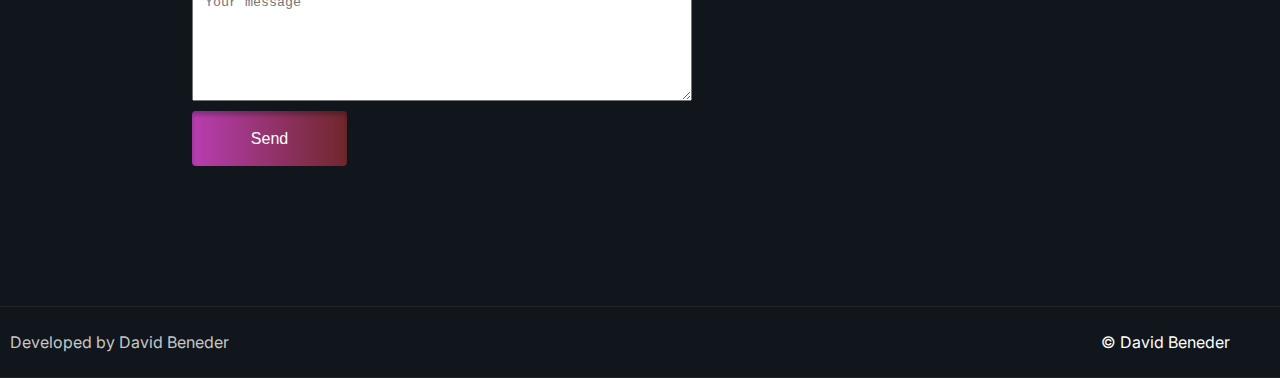
==== commit eff4425f: "Update index.html" ====
--- a/index.html
+++ b/index.html
@@ -1,7 +1,7 @@
 <!DOCTYPE html>
 <html lang="en">
 
-<!----Coded by David Beneder, 2024 Morebit Praktikumsbewerbungsportfolio-->
+<!----Coded by David Beneder, 2024 Morebit etc. Praktikumsbewerbungsportfolio-->
 <!----Geheimeinfos über mich: -->
 <!----Meine Favourite Tools: BurpSuite, Metasploit-->
 <!----Meine Favourite Programming Languages: Java, JavaScript-->
@@ -36,7 +36,8 @@
                 <div class="infoContent">
                     <div class="info">
                         <div class="title">About Me</div>
-                        <div class="content">I’m David... currently 15years old and a developer. I started coding in early 2019 and still enjoy creating new thi...</div>
+                        <div class="content">I’m David... currently 15years old and a developer. I started coding in
+                            early 2019 and still enjoy creating new thi...</div>
                         <a href="#aboutMe" class="continue-reading">More</a>
                     </div>
                     <div class="info">
@@ -80,7 +81,7 @@
                     <div class="title">Bug <span class="gradientanm-2">Bounties</span></div>
                 </div>
                 <div class="bugBountyList">
-                    <div class="bounty">
+                    <div class="bounty" id="kick">
                         <img src="./assets/img/kick.png" alt="Kick" class="logo">
                     </div>
                     <div class="bounty">
@@ -99,14 +100,14 @@
                         <img src="./assets/img/java.png" alt="">
                         <div class="data">
                             <div class="data-title">Java</div>
-                            <div class="data-since">since 2019</div>
+                            <div class="data-since">since 2018</div>
                         </div>
                     </div>
                     <div class="joruneyElement">
                         <img src="./assets/img/html-small.png" alt="">
                         <div class="data">
                             <div class="data-title">HTML/CSS</div>
-                            <div class="data-since">since 2020</div>
+                            <div class="data-since">since 2019</div>
                         </div>
                     </div>
                     <div class="joruneyElement">
@@ -120,7 +121,7 @@
                         <img src="./assets/img/nodejs.png" alt="">
                         <div class="data">
                             <div class="data-title">Node.Js</div>
-                            <div class="data-since">since 2022</div>
+                            <div class="data-since">since 2021</div>
                         </div>
                     </div>
                     <div class="joruneyElement">
@@ -142,8 +143,10 @@
                             <img src="./assets/img/me.jpeg" alt="" srcset="">
                             <div class="title">David Beneder</div>
                         </div>
-                        <div class="content">I’m David... currently 15years old and a developer. I started coding in early 2019 and still enjoy creating new things today.
-                            My first ever code was written in Java where I followed a tutorial on how to make modifications to the Minecraft game</div>
+                        <div class="content">I’m David... currently 15years old and a developer. I started coding in
+                            early 2019 and still enjoy creating new things today.
+                            My first ever code was written in Java where I followed a tutorial on how to make
+                            modifications to the Minecraft game</div>
                     </div>
                 </div>
             </div>
@@ -156,7 +159,8 @@
                         <label for="email">Mail</label>
                         <input type="email" name="email" id="email" placeholder="mail@example.com" required>
                         <label for="message">Content</label>
-                        <textarea name="message" id="message" cols="30" rows="10" placeholder="Your message" required minlength="100"></textarea>
+                        <textarea name="message" id="message" cols="30" rows="10" placeholder="Your message" required
+                            minlength="100"></textarea>
                         <button type="submit">Send</button>
                     </form>
                 </div>
@@ -168,11 +172,28 @@
 
         <div class="copyright">© David Beneder</div>
     </div>
+
+    <div id="kickModal" class="modal">
+        <div class="modal-content">
+            <div class="modal-head">
+                <h2>Kick.com Vulnerability</h2>
+                <span class="close">&times;</span>
+            </div>
+            <p>
+                I found a vulnerability in Kick's API that allowed unauthorized changes to the request body.
+                By carefully analyzing their endpoints, I could send chat messages on behalf of other users.
+                Kick rewarded me with a bounty (P2 - High priority) for responsibly disclosing the issue.
+            </p>
+        </div>
+    </div>
+
+
     <script src="./assets/js/anime.min.js"></script>
 
 
     <script src="./assets/js/script.js"></script>
 
+
 </body>
 
-</html>+</html>
--- a/assets/css/stylesheet.css
+++ b/assets/css/stylesheet.css
@@ -566,6 +566,81 @@
     color: var(--secondary-text);
 }
 
+
+/* Modal Styles */
+.modal {
+    display: none; /* Hidden by default */
+    position: fixed;
+    z-index: 9999;
+    left: 0;
+    top: 0;
+    width: 100%;
+    height: 100%;
+    overflow: auto;
+    background-color: rgba(0, 0, 0, 0.7);
+}
+
+.modal-content {
+    background-color: #10161C;
+    border: 1px solid #252628;
+    margin: 15% auto;
+    padding: 20px;
+    border-radius: 8px;
+    width: 50%;
+    text-align: center;
+    box-shadow: 0 4px 8px rgba(0, 0, 0, 0.2);
+    animation: fadeIn 0.5s ease-in-out;
+    display: flex;
+    flex-direction: column;
+}
+
+.close{
+    margin-top: -10px;
+}
+
+.modal-content .modal-head{
+    display: flex;
+    justify-content: space-between;
+    align-items: center;
+}
+
+.modal-content h2 {
+    margin-top: 0;
+}
+
+.modal-content p {
+    margin-top: 15px;
+    text-align: left;
+    width: 80%;
+}
+
+.close {
+    color: #aaa;
+    float: right;
+    font-size: 28px;
+    font-weight: bold;
+    cursor: pointer;
+}
+
+.close:hover,
+.close:focus {
+    color: #000;
+    text-decoration: none;
+    cursor: pointer;
+}
+
+@keyframes fadeIn {
+    from {
+        opacity: 0;
+        transform: translateY(-20px);
+    }
+    to {
+        opacity: 1;
+        transform: translateY(0);
+    }
+}
+
+
 @media only screen and (max-width: 800px) {
     .infoContent {
         display: none;
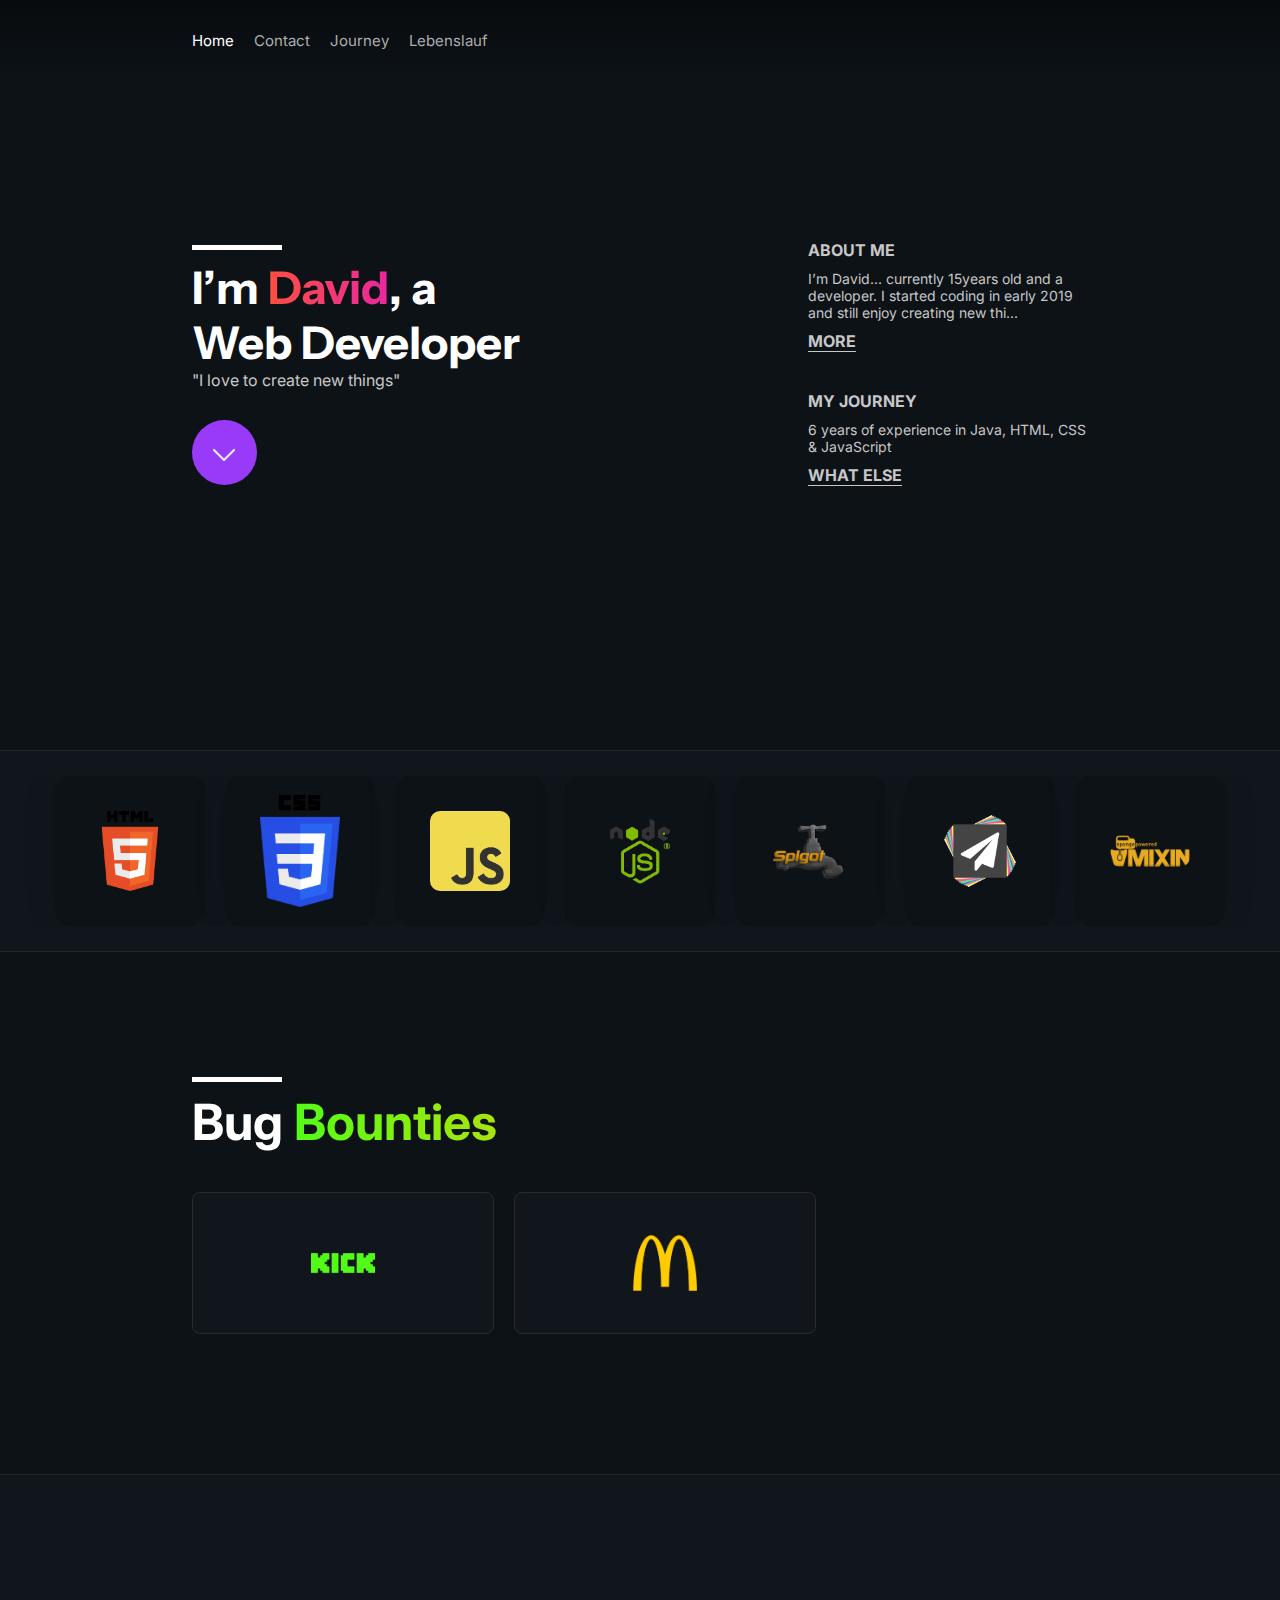
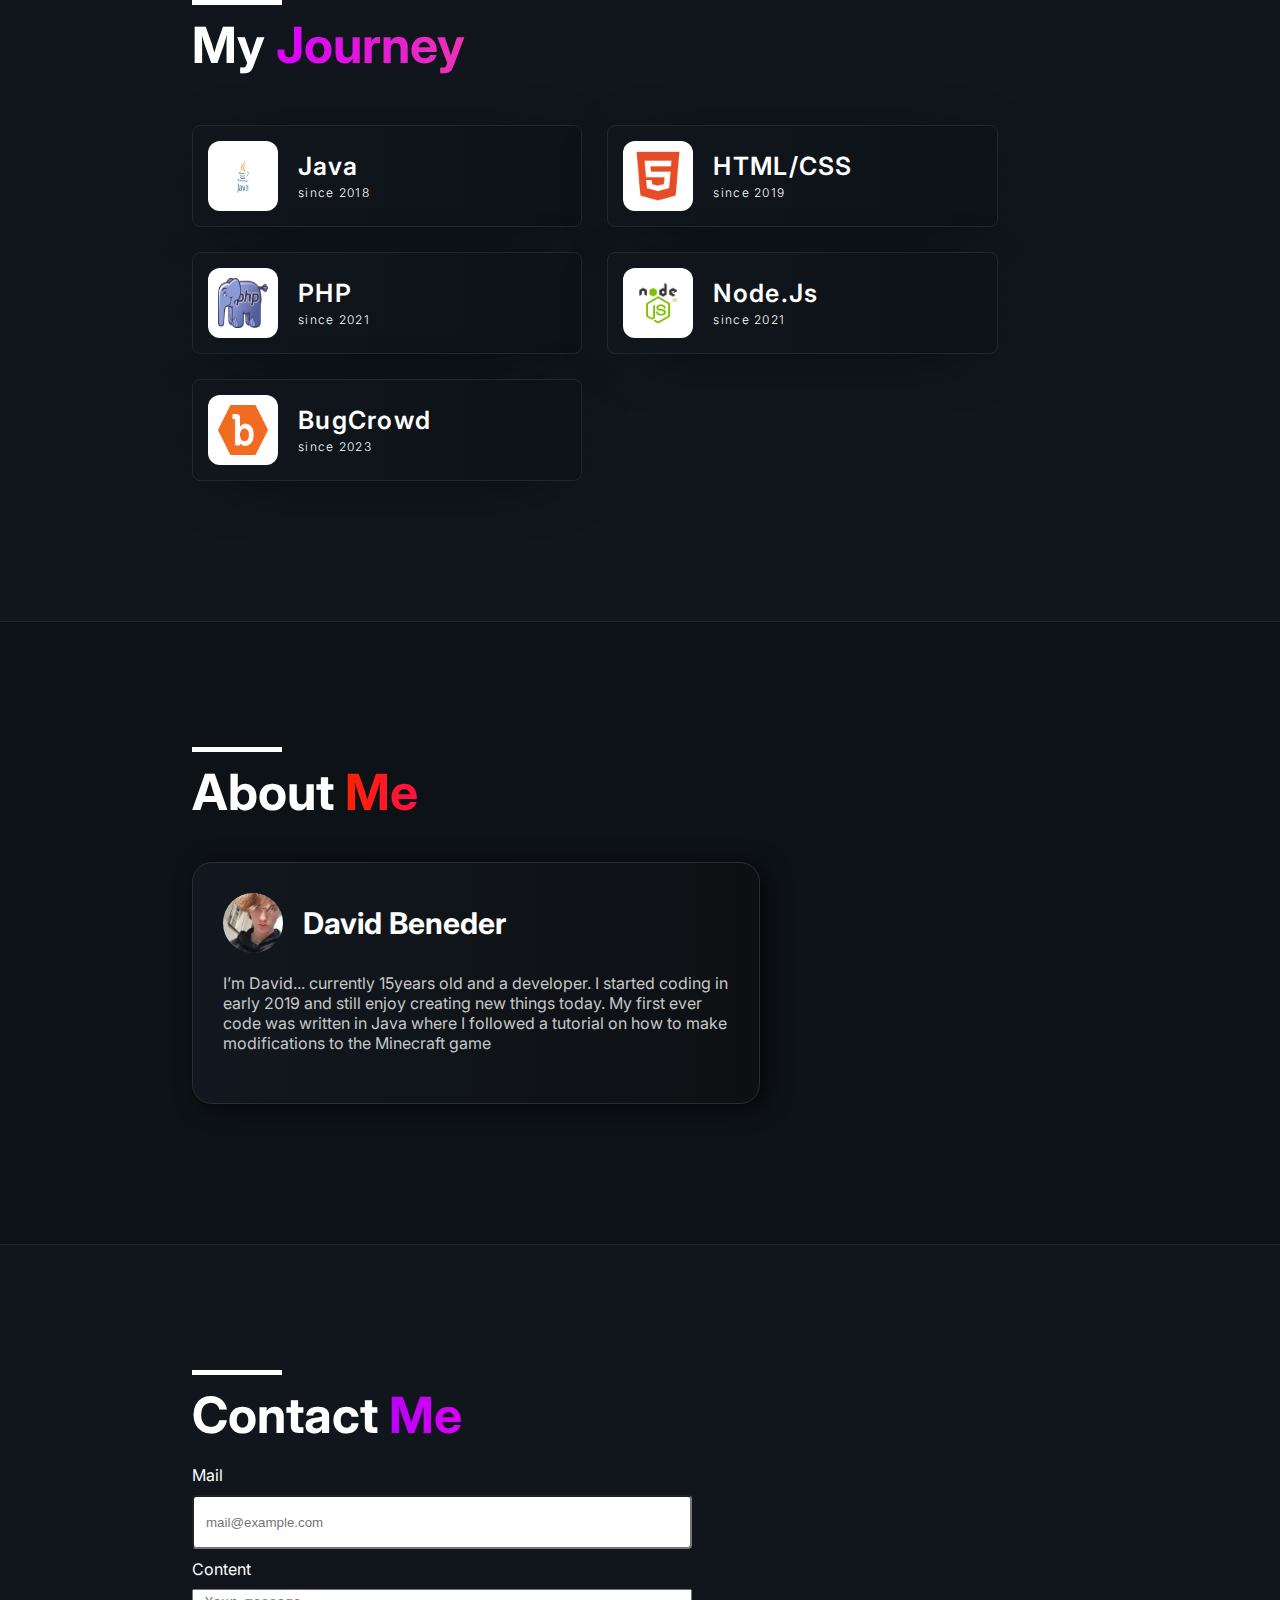
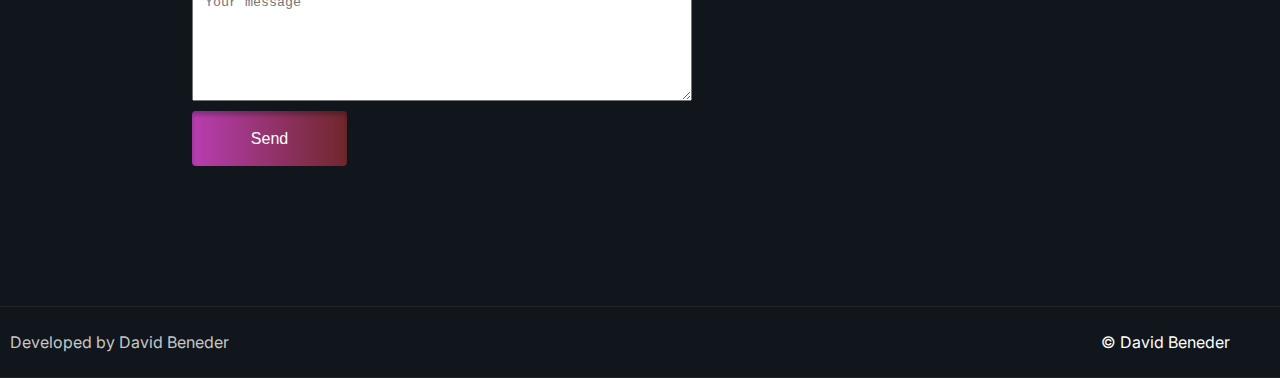
==== commit 25f904fa: "Update index.html" ====
--- a/index.html
+++ b/index.html
@@ -22,6 +22,7 @@
                     <li><a href="" class="active">Home</a></li>
                     <li><a href="#contactMe" class="">Contact</a></li>
                     <li><a href="#journey" class="">Journey</a></li>
+                    <li><a href="./assets/Public_Lebenslauf.pdf" class="">Lebenslauf</a></li>
                 </ul>
             </div>
 
